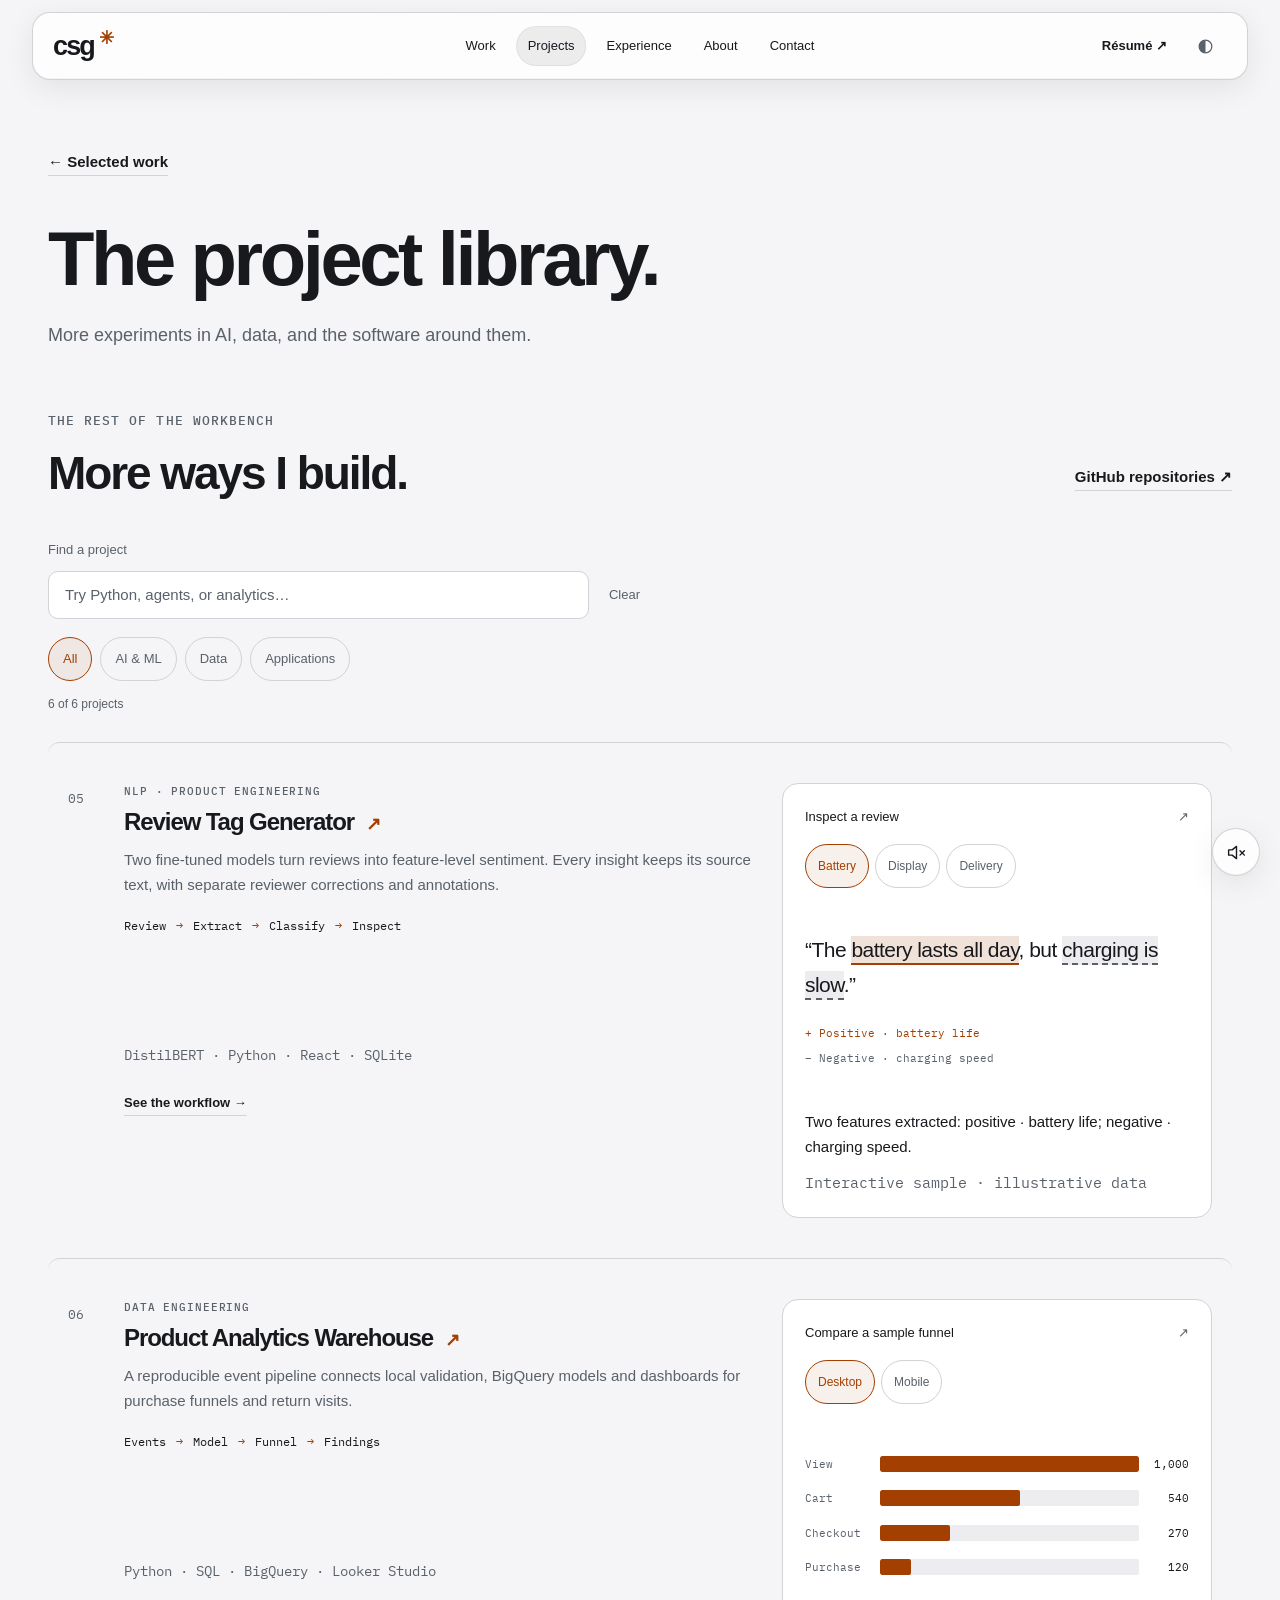
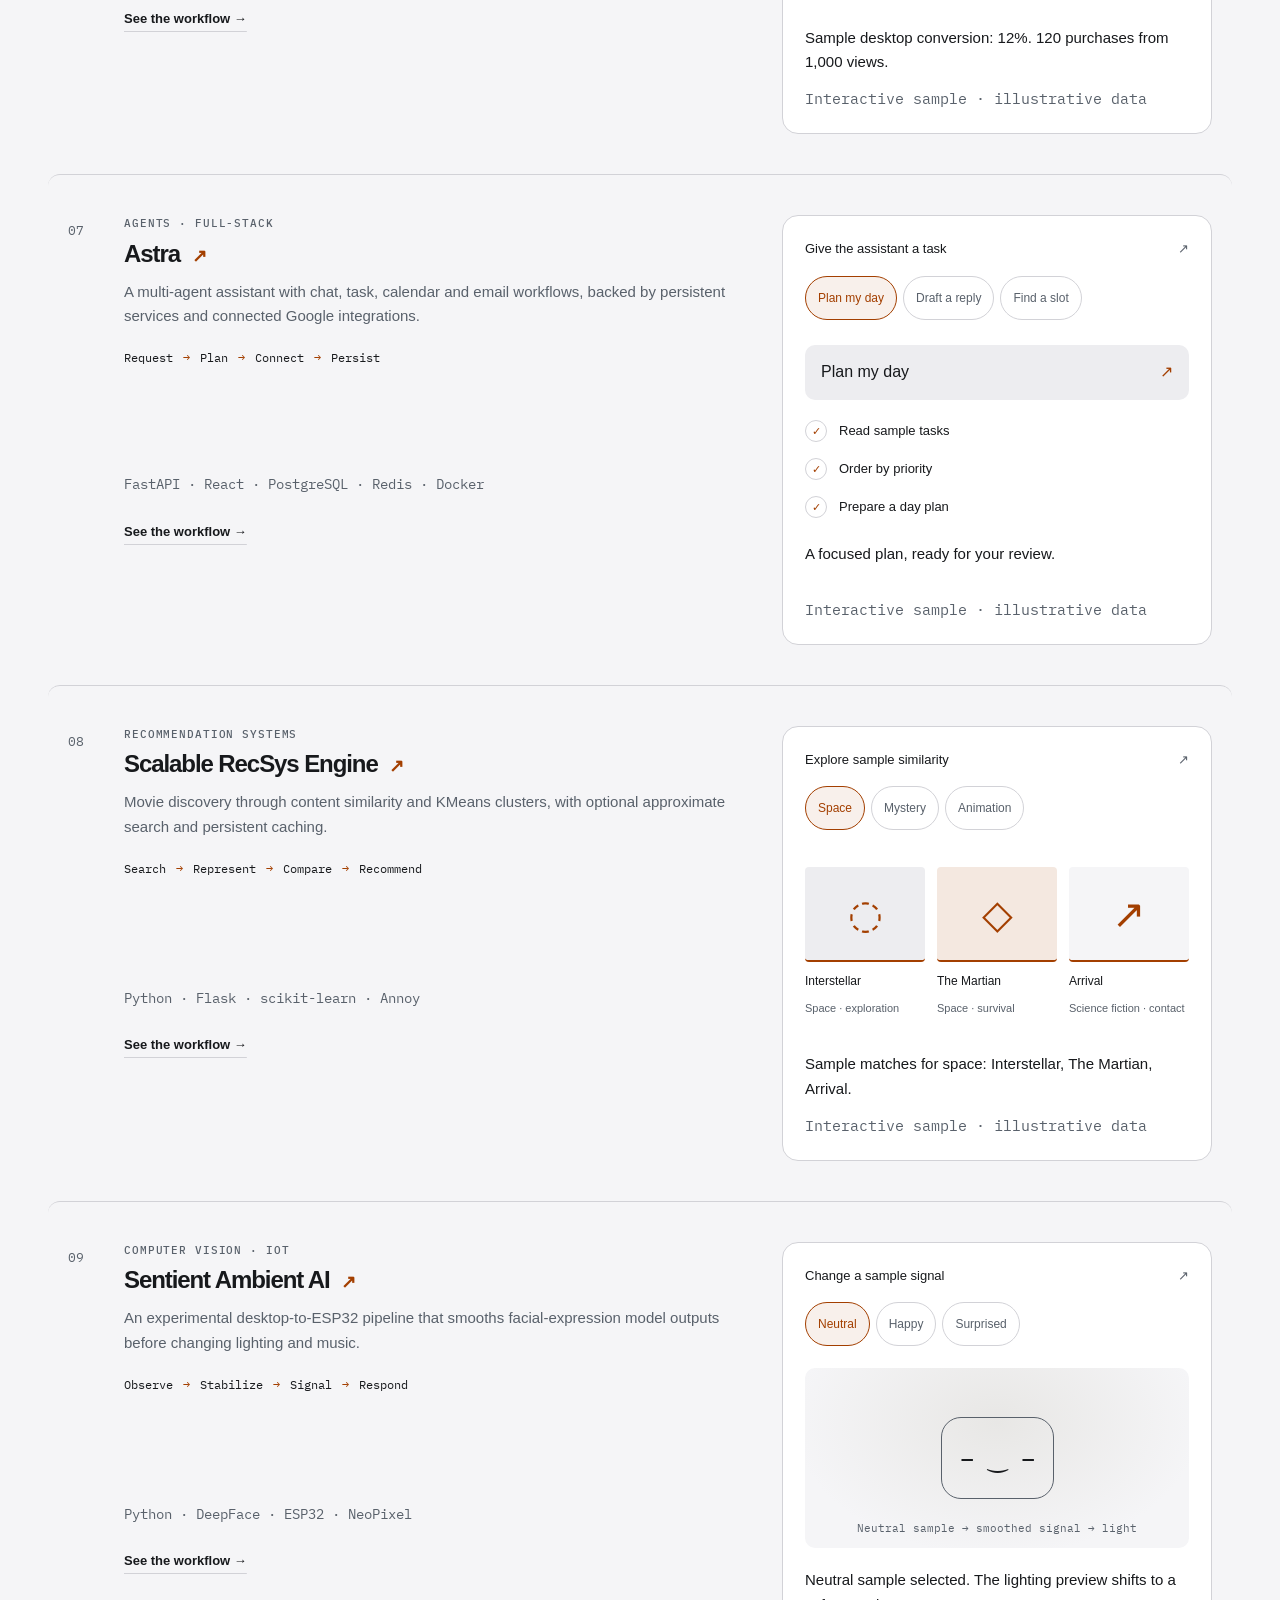
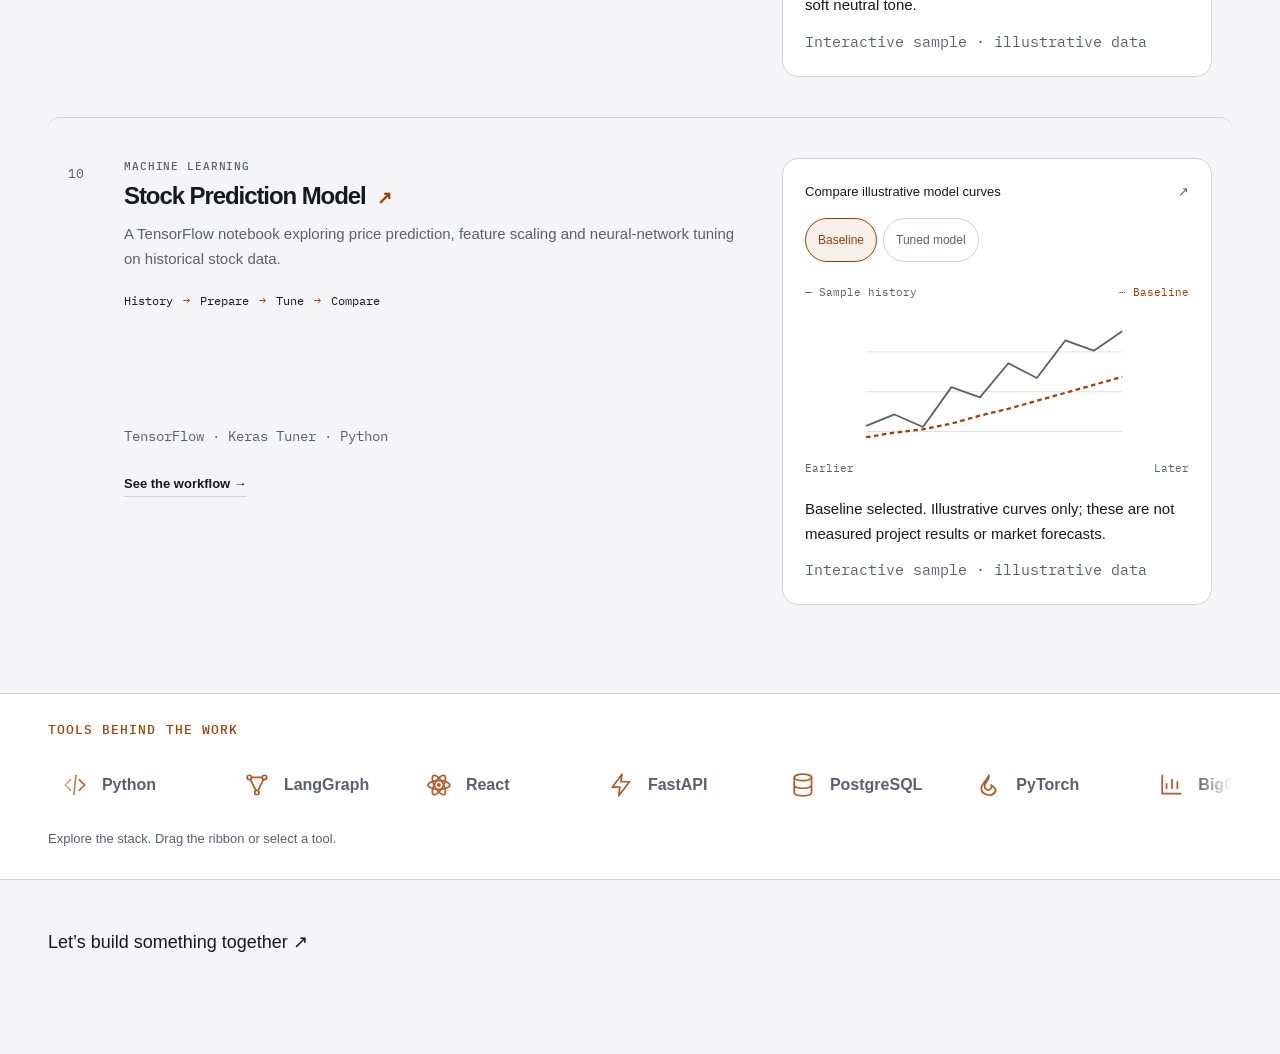
==== projects.html @ fa6f5969 "Polish portfolio interactions and compact mobile project discovery" ====
<!DOCTYPE html>
<html lang="en"><head><meta charset="UTF-8"><meta name="viewport" content="width=device-width, initial-scale=1"><meta name="theme-color" content="#111214"><title>Project Library — Cyril Sabu George</title><meta name="description" content="Applied AI, retrieval, computer vision and the software around them. Explore Cyril’s projects through interactive workflow examples and documented results."><link rel="icon" href="assets/favicon.svg" type="image/svg+xml"><link rel="preconnect" href="https://fonts.googleapis.com"><link rel="preconnect" href="https://fonts.gstatic.com" crossorigin><link href="https://fonts.googleapis.com/css2?family=Manrope:wght@400;500;600;700;800&family=IBM+Plex+Mono:wght@400;500&display=swap" rel="stylesheet"><link rel="stylesheet" href="portfolio-motion.css?v=20261108-polish"><link rel="stylesheet" href="project-studies.css?v=20261108-polish"><script src="portfolio-icons.js?v=20261108-icons" defer></script><script src="portfolio-motion.js?v=20261108-polish" defer></script><script src="portfolio-playgrounds.js?v=20261108-polish" defer></script><link rel="stylesheet" href="portfolio-fluid.css?v=20261108-refine"><script src="portfolio-fluid.js?v=20261108-refine" defer></script><script src="portfolio-audio.js?v=20261108-compact" defer></script><link rel="stylesheet" href="project-previews.css?v=20261108-library-compact"><script src="site-interactions.js?v=20261108-motion-v3" defer></script><script src="project-labs.js?v=20261108-interactive" defer></script></head>
<body class="library-page"><a class="skip-link" href="#main">Skip to content</a><header class="header wrap"><a class="brand" href="index.html#top" aria-label="Cyril Sabu George home">csg<span aria-hidden="true">✳</span></a><nav aria-label="Primary navigation"><a href="index.html#work">Work</a><a class="secondary-nav" href="projects.html">Projects</a><a class="secondary-nav" href="index.html#experience">Experience</a><a class="secondary-nav" href="index.html#about">About</a><a class="secondary-nav" href="index.html#contact">Contact</a></nav><div class="header-actions"><a class="header-resume" href="assets/Cyril_Sabu_George_Resume.pdf" target="_blank" rel="noreferrer">Résumé ↗</a><label class="theme-control"><span class="sr-only">Color appearance</span><select name="appearance" aria-label="Color appearance"><option value="dark">Dark</option><option value="light">Light</option><option value="system">System</option></select></label><details class="mobile-menu"><summary>Menu</summary><nav aria-label="Additional navigation"><a href="projects.html">Project library</a><a href="index.html#experience">Experience</a><a href="index.html#about">About</a><a href="index.html#contact">Contact</a></nav></details></div></header><main id="main" class="wrap"><div class="library-heading"><a class="text-link" href="index.html#work">← Selected work</a><h1>The project library.</h1><p>More experiments in AI, data, and the software around them.</p></div><div class="project-library" id="all-projects"><div class="section-head"><div><p class="eyebrow">THE REST OF THE WORKBENCH</p><h2>More ways I build.</h2></div><a class="text-link" href="https://github.com/sudo8phoenix?tab=repositories" target="_blank" rel="noreferrer">GitHub repositories ↗</a></div><article class="library-row"><span class="library-number">05</span><div><p class="eyebrow">NLP · Product engineering</p><h3><a href="projects/review-tag-generator.html">Review Tag Generator <span aria-hidden="true">↗</span></a></h3><p>Two fine-tuned models turn reviews into feature-level sentiment. Every insight keeps its source text, with separate reviewer corrections and annotations.</p><p class="mini-flow">Review <span aria-hidden="true">→</span> Extract <span aria-hidden="true">→</span> Classify <span aria-hidden="true">→</span> Inspect</p></div><div class="library-meta"><p class="tech">DistilBERT · Python · React · SQLite</p><a class="text-link" href="projects/review-tag-generator.html">See the workflow →</a></div></article><article class="library-row"><span class="library-number">06</span><div><p class="eyebrow">Data engineering</p><h3><a href="projects/product-analytics-warehouse.html">Product Analytics Warehouse <span aria-hidden="true">↗</span></a></h3><p>A reproducible event pipeline connects local validation, BigQuery models and dashboards for purchase funnels and return visits.</p><p class="mini-flow">Events <span aria-hidden="true">→</span> Model <span aria-hidden="true">→</span> Funnel <span aria-hidden="true">→</span> Findings</p></div><div class="library-meta"><p class="tech">Python · SQL · BigQuery · Looker Studio</p><a class="text-link" href="projects/product-analytics-warehouse.html">See the workflow →</a></div></article><article class="library-row"><span class="library-number">07</span><div><p class="eyebrow">Agents · Full-stack</p><h3><a href="projects/astra.html">Astra <span aria-hidden="true">↗</span></a></h3><p>A multi-agent assistant with chat, task, calendar and email workflows, backed by persistent services and connected Google integrations.</p><p class="mini-flow">Request <span aria-hidden="true">→</span> Plan <span aria-hidden="true">→</span> Connect <span aria-hidden="true">→</span> Persist</p></div><div class="library-meta"><p class="tech">FastAPI · React · PostgreSQL · Redis · Docker</p><a class="text-link" href="projects/astra.html">See the workflow →</a></div></article><article class="library-row"><span class="library-number">08</span><div><p class="eyebrow">Recommendation systems</p><h3><a href="projects/recsys-engine.html">Scalable RecSys Engine <span aria-hidden="true">↗</span></a></h3><p>Movie discovery through content similarity and KMeans clusters, with optional approximate search and persistent caching.</p><p class="mini-flow">Search <span aria-hidden="true">→</span> Represent <span aria-hidden="true">→</span> Compare <span aria-hidden="true">→</span> Recommend</p></div><div class="library-meta"><p class="tech">Python · Flask · scikit-learn · Annoy</p><a class="text-link" href="projects/recsys-engine.html">See the workflow →</a></div></article><article class="library-row"><span class="library-number">09</span><div><p class="eyebrow">Computer vision · IoT</p><h3><a href="projects/sentient-ambient-ai.html">Sentient Ambient AI <span aria-hidden="true">↗</span></a></h3><p>An experimental desktop-to-ESP32 pipeline that smooths facial-expression model outputs before changing lighting and music.</p><p class="mini-flow">Observe <span aria-hidden="true">→</span> Stabilize <span aria-hidden="true">→</span> Signal <span aria-hidden="true">→</span> Respond</p></div><div class="library-meta"><p class="tech">Python · DeepFace · ESP32 · NeoPixel</p><a class="text-link" href="projects/sentient-ambient-ai.html">See the workflow →</a></div></article><article class="library-row"><span class="library-number">10</span><div><p class="eyebrow">Machine learning</p><h3><a href="projects/stock-prediction.html">Stock Prediction Model <span aria-hidden="true">↗</span></a></h3><p>A TensorFlow notebook exploring price prediction, feature scaling and neural-network tuning on historical stock data.</p><p class="mini-flow">History <span aria-hidden="true">→</span> Prepare <span aria-hidden="true">→</span> Tune <span aria-hidden="true">→</span> Compare</p></div><div class="library-meta"><p class="tech">TensorFlow · Keras Tuner · Python</p><a class="text-link" href="projects/stock-prediction.html">See the workflow →</a></div></article></div></main><section id="tools" class="tool-strip" aria-label="Tools used across these projects"><div class="wrap"><div class="tool-heading"><p class="eyebrow">TOOLS BEHIND THE WORK</p></div><div class="tool-viewport" tabindex="0" role="region" aria-label="Draggable tools. Use left and right arrow keys to explore."><div class="tool-track"><ul class="tool-group"><li><button type="button" class="tool-chip"><span aria-hidden="true" data-icon="code"></span> Python</button></li><li><button type="button" class="tool-chip"><span aria-hidden="true" data-icon="nodes"></span> LangGraph</button></li><li><button type="button" class="tool-chip"><span aria-hidden="true" data-icon="atom"></span> React</button></li><li><button type="button" class="tool-chip"><span aria-hidden="true" data-icon="bolt"></span> FastAPI</button></li><li><button type="button" class="tool-chip"><span aria-hidden="true" data-icon="database"></span> PostgreSQL</button></li><li><button type="button" class="tool-chip"><span aria-hidden="true" data-icon="flame"></span> PyTorch</button></li><li><button type="button" class="tool-chip"><span aria-hidden="true" data-icon="chart"></span> BigQuery</button></li><li><button type="button" class="tool-chip"><span aria-hidden="true" data-icon="boxes"></span> Docker</button></li></ul></div></div><p class="tool-detail" aria-live="polite">Explore the stack. Drag the ribbon or select a tool.</p></div></section><footer class="wrap library-footer"><a href="index.html#contact">Let’s build something together ↗</a></footer></body></html>
---- portfolio-motion.css ----
/* Charcoal / orange. Semantic tokens also power the optional light appearance. */
:root{color-scheme:dark;--paper:#111214;--surface:#1b1d21;--ink:#f3f3f0;--muted:#a8adb5;--accent:#ff8a3d;--blue:var(--accent);--line:#36393e;--accent-ink:#111214;--soft:#25282d;--mono:'IBM Plex Mono',monospace;--sans:'Manrope',sans-serif}
:root[data-theme=light]{color-scheme:light;--paper:#f7f7f4;--surface:#fff;--ink:#17191c;--muted:#59616b;--accent:#a33f00;--line:#c9cdd1;--accent-ink:#fff;--soft:#eceeea}
@media(prefers-color-scheme:light){:root[data-theme=system]{color-scheme:light;--paper:#f7f7f4;--surface:#fff;--ink:#17191c;--muted:#59616b;--accent:#a33f00;--line:#c9cdd1;--accent-ink:#fff;--soft:#eceeea}}
*{box-sizing:border-box}html{scroll-behavior:smooth;scroll-padding-top:24px}body{margin:0;background:var(--paper);color:var(--ink);font:18px/1.65 var(--sans);-webkit-font-smoothing:antialiased}h1,h2,h3,p{margin:0}h1,h2,h3{line-height:1.12;letter-spacing:-.045em}h2{font-size:clamp(32px,3.6vw,46px);font-weight:600}h3{font-size:30px;font-weight:600}p{color:var(--muted)}a{color:inherit;text-decoration:none}button,select,summary{font:inherit}button,select{color:var(--ink)}button,a,summary,select{-webkit-tap-highlight-color:transparent}button{cursor:pointer}button:disabled{cursor:default}a,button,select,summary{touch-action:manipulation}a:hover{color:var(--accent)}a:focus-visible,button:focus-visible,summary:focus-visible,select:focus-visible{outline:2px solid var(--accent);outline-offset:5px;border-radius:3px}::selection{color:var(--accent-ink);background:var(--accent)}[hidden]{display:none!important}.wrap{max-width:1340px;margin-inline:auto;padding-inline:48px}.sr-only{position:absolute;width:1px;height:1px;padding:0;margin:-1px;overflow:hidden;clip:rect(0,0,0,0);white-space:nowrap;border:0}.skip-link{position:fixed;z-index:20;top:12px;left:12px;transform:translateY(-180%);background:var(--accent);color:var(--accent-ink);padding:12px 24px}.skip-link:focus{transform:none}.eyebrow{font:500 13px/1.6 var(--mono);letter-spacing:.08em;text-transform:uppercase;color:var(--muted)}.text-link,.resume-link{font-size:15px;font-weight:600;display:inline-flex;align-items:center;min-height:44px;gap:24px;text-decoration:underline;text-decoration-color:var(--line);text-underline-offset:8px}.text-link:hover,.resume-link:hover{text-decoration-color:var(--accent)}
.header{min-height:100px;display:flex;align-items:center;gap:36px;border-bottom:1px solid var(--line)}.brand{display:flex;align-items:flex-start;gap:5px;font-size:34px;font-weight:800;letter-spacing:-.09em;line-height:1;min-height:44px;padding-top:4px}.brand span{color:var(--accent);font-size:22px;letter-spacing:0}.header>nav{display:flex;gap:28px;margin-left:auto}.header nav a{font-size:14px;min-height:44px;display:inline-flex;align-items:center}.header-actions{display:flex;align-items:center;gap:24px}.header-resume{font-size:14px;font-weight:700;display:inline-flex;align-items:center;min-height:44px}.theme-control select{font:13px var(--mono);background:var(--paper);border:1px solid var(--line);border-radius:6px;min-height:44px;padding:0 8px;cursor:pointer;max-width:92px}.mobile-menu{display:none}
.hero{padding-top:36px}.hero-top{display:flex;justify-content:space-between;align-items:center;gap:24px}.hero-top .eyebrow{display:flex;align-items:center;gap:12px}.accent-dot{width:7px;height:7px;border-radius:50%;background:var(--accent);flex-shrink:0}.location{font-size:13px}.hero-grid{display:grid;grid-template-columns:1.15fr 1fr;gap:64px;align-items:center;padding-block:48px 40px}.hero h1{font-size:clamp(68px,7.2vw,100px);font-weight:600;line-height:.98;letter-spacing:-.075em}.hero h1>span{display:block;font-size:.72em;margin-top:8px;letter-spacing:-.06em;white-space:nowrap}.name-period{color:var(--accent)}.hero-statement{font-size:clamp(26px,2.8vw,36px);font-weight:500;letter-spacing:-.035em;line-height:1.2;color:var(--ink);margin-top:32px}.hero-description{font-size:17px;max-width:430px;margin-top:20px;line-height:1.7}.actions{display:flex;align-items:center;flex-wrap:wrap;gap:24px;margin-top:28px}.button{display:inline-flex;align-items:center;justify-content:center;gap:32px;padding:14px 22px;background:var(--accent);color:var(--accent-ink);border:1px solid var(--accent);border-radius:6px;font-size:15px;font-weight:700;min-height:50px;transition:transform .18s,filter .18s}.button:hover{color:var(--accent-ink);filter:brightness(1.08);transform:translateY(-2px)}.hero-demo{min-width:0}.demo-caption{display:flex;justify-content:space-between;align-items:center;margin-bottom:18px}.demo-caption>span:last-child{color:var(--accent);font-size:26px}.demo-footnote{font-size:14px;line-height:1.65;margin:18px 0 0 18px;padding-left:16px;border-left:2px solid var(--accent)}.hero-footer{display:flex;justify-content:space-between;gap:24px;border-bottom:1px solid var(--line);padding:22px 0}.hero-footer p{font-size:13px}.hero-footer a{font:12px var(--mono);display:flex;align-items:center;min-height:32px;white-space:nowrap}.proof{display:grid;grid-template-columns:1fr 1fr 1fr;padding-block:32px 8px;gap:32px}.proof>div{display:flex;flex-direction:column;gap:8px}.proof>div+div{border-left:1px solid var(--line);padding-left:32px}.proof span{font-size:13px;color:var(--muted)}.proof strong{font-size:23px;font-weight:500;letter-spacing:-.03em}.proof strong span{font-size:14px}
.work,.about{padding-top:104px;padding-bottom:88px}.section-head{display:flex;justify-content:space-between;align-items:flex-end;gap:40px;margin-bottom:48px}.section-head h2{margin-top:16px}.section-intro{font-size:16px;line-height:1.75;max-width:350px}.project{display:grid;grid-template-columns:1.15fr 1fr;gap:64px;align-items:center;padding-block:48px 64px;border-bottom:1px solid var(--line)}.project+.project{padding-top:64px}.project-copy{min-width:0}.project-copy h3{margin:12px 0 14px;font-size:34px}.project-headline{font-size:21px;line-height:1.4;color:var(--ink);letter-spacing:-.025em;margin-bottom:16px}.project-copy>p:not(.eyebrow):not(.tech):not(.project-headline):not(.project-note){font-size:16px}.project-note{border-left:2px solid var(--accent);padding-left:14px;margin-top:24px;font-weight:600;color:var(--ink);font-size:18px;line-height:1.4}.project-note span{font-weight:400;font-size:14px;display:block;margin-top:4px;color:var(--muted)}.tech{font:12px/1.9 var(--mono);color:var(--muted);margin-top:20px}.project-library{padding-top:88px}.project-library .section-head{margin-bottom:32px}.library-row{display:grid;grid-template-columns:36px 1fr 230px;gap:24px;padding-block:30px;border-top:1px solid var(--line)}.library-number{font:13px var(--mono);padding-top:7px;color:var(--muted)}.library-row h3{font-size:24px;margin:8px 0 12px}.library-row h3 a span{font-size:18px;color:var(--accent);margin-left:6px}.library-row p:not(.eyebrow):not(.mini-flow):not(.tech){font-size:15px;max-width:650px}.library-row .eyebrow{font-size:11px}.mini-flow{display:flex;flex-wrap:wrap;gap:10px;font:12px/1.8 var(--mono);margin-top:18px;color:var(--ink)}.mini-flow span{color:var(--accent)}.library-meta{padding-left:20px;display:flex;flex-direction:column;justify-content:center;align-items:flex-start;gap:12px}.library-meta .tech{margin:0}.library-meta .text-link{font-size:13px}.tool-strip{border-block:1px solid var(--line);background:var(--surface);padding-block:32px}.tool-strip ul{list-style:none;padding:0;display:flex;flex-wrap:wrap;justify-content:space-between;gap:24px;margin:24px 0 0;color:var(--muted)}.tool-strip li{display:flex;gap:12px;align-items:center;font-size:15px;font-weight:600}.tool-strip li span{font-size:26px;line-height:1;opacity:.85}
/* Workflow controls keep every stage readable without scripting. */
.workflow{border:1px solid var(--line);background:var(--surface);border-radius:12px;overflow:hidden;min-width:0}.workflow-top{display:flex;justify-content:space-between;align-items:center;gap:16px;padding:20px 24px;border-bottom:1px solid var(--line)}.workflow-name{font:500 13px var(--mono);color:var(--ink)}.example-label{font:11px/1.5 var(--mono);color:var(--muted);text-align:right}.workflow-body{padding:24px;display:grid;grid-template-columns:1fr;gap:24px}.workflow-steps{list-style:none;padding:0;margin:0;display:flex;gap:8px;flex-wrap:wrap}.workflow-steps li{flex:1;min-width:70px}.workflow-steps button{display:flex;align-items:center;gap:6px;width:100%;border:0;border-bottom:2px solid var(--line);background:transparent;padding:12px 0;font:12px var(--mono);text-align:left;min-height:44px;color:var(--muted)}.workflow-steps button:hover{color:var(--ink);border-color:var(--muted)}.workflow-steps button[aria-current=step]{color:var(--accent);border-color:var(--accent)}.step-index{font-size:10px}.step-arrow{display:none}.workflow-panel{padding-block:10px;min-height:185px}.workflow-panel+.workflow-panel{border-top:1px solid var(--line)}.workflow.enhanced .workflow-panel{border-top:0}.panel-label{font:11px/1.6 var(--mono);text-transform:uppercase;letter-spacing:.055em}.artifact{font:500 26px/1.45 var(--sans);color:var(--ink);letter-spacing:-.035em;margin:20px 0;padding-left:16px;border-left:3px solid var(--accent);overflow-wrap:anywhere}.panel-description{font-size:14px;line-height:1.65;max-width:42ch}.workflow-bottom{display:flex;justify-content:space-between;gap:12px;align-items:center;border-top:1px solid var(--line);padding:12px 18px}.workflow-status{font:11px/1.6 var(--mono);max-width:45%}.workflow-bottom>div{display:flex;gap:8px}.workflow-bottom button{min-height:44px;border:1px solid var(--line);border-radius:5px;background:transparent;font-size:12px;padding:8px 12px;transition:background .15s}.workflow-bottom .workflow-next{color:var(--accent);display:flex;gap:16px;align-items:center}.workflow-bottom .workflow-prev{min-width:44px}.workflow-bottom button:hover:not(:disabled){background:var(--soft)}.workflow-bottom button:disabled{opacity:.35}.workflow-compact .workflow-body{grid-template-columns:125px 1fr;gap:24px;padding:24px}.workflow-compact .workflow-steps{flex-direction:column;gap:0}.workflow-compact .workflow-steps li{flex:auto}.workflow-compact .workflow-steps button{border:0;border-left:2px solid var(--line);padding:10px;font-size:13px;min-height:48px}.workflow-compact .workflow-steps button[aria-current=step]{border-color:var(--accent);background:var(--soft)}.workflow-compact .workflow-panel{min-height:224px;padding-top:6px}.workflow-compact .artifact{font-size:23px;border:0;padding:0;margin-block:18px}.workflow-compact .panel-description{font-size:13px}.workflow.enhanced .workflow-panel:not([hidden]){animation:panel-enter .22s ease-out}@keyframes panel-enter{from{opacity:.35;transform:translateY(5px)}to{opacity:1;transform:translateY(0)}}
.experience{padding-block:88px;background:var(--surface);border-bottom:1px solid var(--line)}.experience-grid{display:grid;grid-template-columns:1fr 1.3fr;gap:88px}.experience h2{margin:16px 0 24px}.timeline article{padding-bottom:36px}.timeline article+article{border-top:1px solid var(--line);padding-top:36px}.timeline article:last-child{padding-bottom:0}.role-meta{display:flex;justify-content:space-between;font:12px var(--mono);color:var(--muted);gap:16px;margin-bottom:20px}.timeline h3{font-size:28px}.role{color:var(--accent);font-size:15px;margin:8px 0 18px}.timeline p:not(.role):not(.tech){font-size:16px}.background-layout{display:grid;grid-template-columns:1fr 1.35fr;gap:80px}.background-bio>p{font-size:16px;max-width:380px}.background-bio .bio-intro{font-size:30px;line-height:1.3;letter-spacing:-.035em;color:var(--ink);margin-bottom:20px}.education-note,.leadership-note{margin-top:32px}.education-note h3{font-size:22px;margin-block:10px}.education-note p,.leadership-note p{font-size:15px;line-height:1.8}.leadership-note p{margin-top:10px}.skills-layout{display:grid;grid-template-columns:1fr 1fr;gap:36px}.skill-group{border-top:1px solid var(--line);padding-top:20px}.skill-number{font:12px var(--mono);color:var(--accent);margin-bottom:14px}.skill-group h3{font-size:22px;margin-bottom:18px}.skill-tags{padding:0;margin:0;list-style:none;display:flex;flex-wrap:wrap;gap:8px}.skill-tags li{border:1px solid var(--line);border-radius:4px;padding:6px 10px;font-size:13px;color:var(--muted)}.qualification-strip{margin-top:64px;padding-top:28px;border-top:1px solid var(--line);display:grid;grid-template-columns:1fr 1fr 1fr 1fr;gap:24px}.qualification-strip p:not(.eyebrow){font-size:14px;color:var(--ink)}.qualification-strip span{display:block;font-size:12px;line-height:1.8;color:var(--muted);margin-top:8px}.contact{padding-top:72px;border-top:1px solid var(--line)}.contact-grid{display:grid;grid-template-columns:1fr 1fr;gap:80px;margin-top:24px}.contact h2{font-size:clamp(36px,4.5vw,60px)}.contact-grid p{font-size:16px;max-width:430px}.email{font-size:clamp(18px,2.3vw,28px);color:var(--accent);display:inline-block;padding-block:14px;overflow-wrap:anywhere}.socials{display:flex;flex-wrap:wrap;gap:24px}.socials a{font-size:14px;display:inline-flex;align-items:center;min-height:44px}.contact footer{display:flex;justify-content:space-between;gap:24px;padding-block:28px;margin-top:64px;border-top:1px solid var(--line);color:var(--muted);font-size:12px}.contact footer a{min-height:44px;display:flex;align-items:center}
@media(min-width:1440px){.hero-grid{padding-top:56px;padding-bottom:48px}.hero h1{font-size:110px}}
@media(max-width:1100px){.wrap{padding-inline:32px}.header{gap:24px}.header>nav{gap:20px}.header-actions{gap:16px}.hero-grid{gap:36px;grid-template-columns:1fr 1fr}.hero h1{font-size:78px}.hero h1>span{font-size:.68em}.workflow-compact .workflow-body{padding:20px;gap:16px;grid-template-columns:108px 1fr}.workflow-compact .artifact{font-size:21px}.project{gap:36px}.experience-grid,.background-layout{gap:48px}.library-row{grid-template-columns:28px 1fr 190px}.library-meta{padding-left:0}}
@media(max-width:850px){.header .secondary-nav{display:none}.header>nav{margin-left:auto}.hero-grid{grid-template-columns:1fr;gap:36px}.hero-copy{max-width:620px}.hero h1{font-size:clamp(68px,12vw,100px)}.hero h1>span{font-size:.72em}.hero-demo{max-width:600px;width:100%}.hero-statement br{display:none}.hero-description{max-width:520px}.hero-grid{padding-top:36px}.hero-top{align-items:flex-start}.hero-top .location{display:none}.workflow-compact .workflow-body{grid-template-columns:140px 1fr}.workflow-compact .workflow-panel{min-height:190px}.mobile-menu{display:block;position:relative}.mobile-menu summary{font-size:14px;min-height:44px;display:flex;align-items:center;cursor:pointer;list-style:none}.mobile-menu summary::-webkit-details-marker{display:none}.mobile-menu summary::after{content:'+';margin-left:8px;color:var(--accent)}.mobile-menu[open] summary::after{content:'−'}.mobile-menu nav{position:absolute;right:0;top:52px;min-width:190px;background:var(--surface);border:1px solid var(--line);border-radius:8px;z-index:10;padding:12px 20px;display:flex;flex-direction:column;box-shadow:0 12px 30px #0002}.section-head{gap:24px;align-items:flex-start}.section-head .section-intro{max-width:250px}.project{grid-template-columns:1fr;gap:28px;max-width:660px;margin-inline:auto}.project-copy h3{font-size:32px}.project .workflow-body{min-height:260px}.library-row{grid-template-columns:28px 1fr}.library-meta{grid-column:2;flex-direction:row;align-items:center;justify-content:space-between;gap:24px}.experience-grid,.background-layout{grid-template-columns:1fr;gap:40px}.experience .section-intro{max-width:560px}.background-bio>p{max-width:580px}.qualification-strip{grid-template-columns:1fr 1fr}.contact-grid{gap:40px}.proof{gap:20px}.proof>div+div{padding-left:20px}.proof strong{font-size:19px}.proof strong span{display:block}.work,.about{padding-top:72px;padding-bottom:64px}}
@media(max-width:540px){body{font-size:17px}.wrap{padding-inline:20px}.header{min-height:80px;gap:14px}.brand{font-size:30px}.brand span{font-size:18px}.header>nav{margin-left:auto;gap:0}.header-actions{gap:14px}.header-resume{font-size:12px}.header nav a{font-size:13px}.theme-control{position:absolute;right:20px;top:97px}.theme-control select{min-height:36px;font-size:11px;max-width:80px}.hero{padding-top:24px}.hero-top{padding-right:85px;min-height:36px}.hero-top .eyebrow{font-size:10px;letter-spacing:.05em;gap:8px}.hero-grid{padding-block:28px;gap:32px}.hero h1{font-size:clamp(58px,16vw,82px)}.hero h1>span{font-size:.69em}.hero-statement{font-size:28px;margin-top:28px;max-width:300px}.hero-description{font-size:16px;margin-top:16px}.actions{gap:16px;margin-top:24px}.button{font-size:14px;padding:12px 16px;gap:20px}.resume-link{font-size:13px}.demo-caption .eyebrow{font-size:11px}.workflow-top{padding:16px;gap:12px}.workflow-name{font-size:12px}.example-label{font-size:10px}.workflow-body{padding:18px;gap:16px}.workflow-compact .workflow-body{grid-template-columns:95px 1fr;gap:14px;padding:18px 14px}.workflow-compact .workflow-steps button{font-size:11px;padding-inline:6px;gap:6px}.workflow-compact .workflow-panel{min-height:224px}.workflow-compact .artifact{font-size:20px}.workflow-compact .panel-label{font-size:10px}.workflow-compact .panel-description{font-size:12px}.workflow-bottom{padding:10px 12px;gap:8px}.workflow-bottom button{padding:8px 10px}.workflow-bottom .workflow-next{gap:10px;font-size:11px}.workflow-status{font-size:10px}.artifact{font-size:24px}.workflow-steps{gap:4px}.workflow-steps li{min-width:50px}.workflow-steps button{font-size:11px;gap:4px}.step-index{font-size:9px}.hero-footer{flex-direction:column;gap:4px;padding-block:18px}.hero-footer p{font-size:12px}.hero-footer a{font-size:10px}.proof{gap:16px;grid-template-columns:1fr 1fr;padding-top:24px}.proof>div+div{padding-left:0;border:0}.proof>div:last-child{grid-column:1/-1;border-top:1px solid var(--line);padding-top:16px;flex-direction:row;justify-content:space-between;align-items:center}.proof strong span{display:inline;font-size:12px}.proof span{font-size:11px}.proof strong{font-size:18px}.section-head{flex-direction:column;gap:20px;margin-bottom:16px}.section-head h2{font-size:32px}.section-head .section-intro{max-width:none}.section-head .section-intro br{display:none}.project{padding-block:32px 48px}.project+.project{padding-top:48px}.project-copy h3{font-size:30px}.project-headline{font-size:20px}.project-library{padding-top:56px}.library-row{gap:14px;grid-template-columns:22px 1fr;padding-block:24px}.library-row h3{font-size:22px}.library-meta{flex-direction:column;align-items:flex-start;gap:4px}.library-row .mini-flow{font-size:11px;gap:6px}.tool-strip ul{display:grid;grid-template-columns:1fr 1fr;gap:20px}.tool-strip li{font-size:14px}.experience{padding-block:56px}.skills-layout{gap:24px 18px}.skill-group h3{font-size:19px}.skill-tags li{font-size:12px;padding:4px 7px}.qualification-strip{grid-template-columns:1fr;gap:24px;margin-top:40px}.contact{padding-top:48px}.contact-grid{grid-template-columns:1fr;gap:28px}.contact footer{margin-top:40px;flex-direction:column;gap:8px}.case-page .theme-control{position:static}.case-page .header-resume{display:none}.case-page .header{gap:16px}.case-page .header-actions{gap:12px}.case-page .header>nav{margin-left:auto}}
@media(prefers-reduced-motion:reduce){html{scroll-behavior:auto}*,*::before,*::after{animation:none!important;transition:none!important}.button:hover{transform:none}}
@media(prefers-contrast:more){:root{--line:var(--muted)}.eyebrow,.tech,.panel-label{color:var(--ink)}}
/* Avoid native browser button chrome overriding the color system. */
button,select{-webkit-appearance:none;appearance:none}
.theme-control select{padding-inline:10px}
.workflow.enhanced .workflow-panel:not([hidden]){animation:none}
.workflow-name,.panel-label,.example-label,.workflow-status,.workflow-steps button,.workflow-bottom button{font-size:13px}
.tech,.location,.hero-footer p,.role-meta,.source-path{font-size:14px}
@media(max-width:540px){.workflow-name,.example-label,.panel-label,.workflow-status{font-size:12px}.workflow-steps button,.workflow-bottom button{font-size:12px}.workflow-compact .workflow-steps button{font-size:12px}.workflow-compact .panel-label,.workflow-compact .panel-description{font-size:12px}.workflow-compact .workflow-body{grid-template-columns:96px 1fr}.workflow-status{max-width:43%}.hero-footer p{font-size:12px}.tech{font-size:12px}}
/* Refined product presentation: quiet chrome, tactile project demonstrations. */
:root{--sans:-apple-system,BlinkMacSystemFont,'Helvetica Neue',Arial,sans-serif;--paper:#101113;--surface:#191b1f;--soft:#24262b;--line:#34363b}
:root[data-theme=light]{--paper:#f5f5f7;--surface:#fff;--soft:#ededf0;--line:#d2d2d7}
@media(prefers-color-scheme:light){:root[data-theme=system]{--paper:#f5f5f7;--surface:#fff;--soft:#ededf0;--line:#d2d2d7}}
.header{min-height:80px;border-bottom:0}.brand{font-size:28px;letter-spacing:-.07em}.brand span{font-size:18px}.header nav a{font-size:13px}.header>nav{gap:24px}.theme-control select{border-radius:24px;background:var(--surface)}
.hero{padding-top:48px}.hero-grid{padding-block:48px 64px;gap:60px}.hero h1{font-size:clamp(64px,7.4vw,106px);letter-spacing:-.065em;font-weight:650}.hero h1>span{font-size:.66em;line-height:1.15}.hero-statement{letter-spacing:-.04em;font-weight:550}.hero-description{line-height:1.6}.button{border-radius:999px;transition:transform .2s,filter .2s}.button:hover{transform:translateY(-2px);filter:brightness(1.1)}.hero-footer{border-top:1px solid var(--line)}
.proof{padding-block:32px}.work{padding-top:100px}.section-head h2{font-weight:600;letter-spacing:-.045em}.project{padding-block:64px;gap:64px;align-items:center}.project-copy h3{font-size:42px;letter-spacing:-.045em}.project-copy .eyebrow{font:500 12px var(--sans);text-transform:none;letter-spacing:.01em}.project-note{border:0;padding:16px 0;font-size:30px}.project-note span{font-size:14px}.project-headline{font-weight:500;line-height:1.35}.project-links{gap:24px}.project-copy .case-study-link{border-radius:99px;background:var(--accent);color:var(--accent-ink);padding:8px 20px;text-decoration:none;gap:20px}.project-copy .tech{font-family:var(--sans);font-size:13px}
.workflow{border:1px solid var(--line);border-radius:24px;box-shadow:0 18px 55px #0000000a}.workflow-top{padding:20px 24px}.workflow-name{font-family:var(--sans);font-weight:600;font-size:15px}.example-label{font-family:var(--sans);font-size:12px}.workflow-body{padding:24px;gap:20px}.workflow-steps button{font-family:var(--sans);font-size:13px;border-radius:8px 8px 0 0;justify-content:center}.step-index{display:none}.workflow-panel{min-height:340px}.artifact{font-size:22px;border:0;padding:0;margin:18px 0 8px;letter-spacing:-.025em}.panel-label{font:500 11px/1.5 var(--sans);margin-top:18px}.panel-description{font-size:14px}.workflow-status,.workflow-bottom button{font-family:var(--sans);font-size:12px}.workflow-bottom{padding:14px 20px}.workflow-bottom button{border-radius:99px}.workflow-bottom .workflow-next{background:var(--soft);color:var(--ink);padding-inline:16px}.workflow.enhanced .workflow-panel:not([hidden]){animation:panel-enter .25s ease-out}
.stage-visual{height:218px;border-radius:16px;background:var(--soft);display:flex;position:relative;align-items:center;justify-content:center;overflow:hidden;padding:22px}.invoice-sheet,.report-sheet{width:90%;background:var(--surface);box-shadow:0 12px 24px #0001;padding:22px;border-radius:3px;transform:rotate(-4deg);color:var(--ink)}.invoice-sheet>span:first-child,.report-sheet>span:first-child{display:flex;justify-content:space-between;font:10px var(--mono);letter-spacing:.04em}.invoice-sheet strong{display:block;font-size:24px;letter-spacing:-.05em;line-height:1.15;margin:24px 0 12px}.invoice-sheet i{display:block;height:1px;background:var(--line);margin-bottom:12px}.invoice-sheet em{font:11px var(--mono);font-style:normal;display:block;color:var(--muted)}.visual-stamp{display:inline-block!important;font:9px var(--mono);letter-spacing:.04em;border:1px solid var(--line);border-radius:4px;padding:5px 8px;margin-top:14px;color:var(--accent)}.report-sheet{width:80%;transform:rotate(-3deg)}.report-sheet strong{display:block;font-size:48px;font-weight:600;letter-spacing:-.05em;margin-top:12px}.report-sheet strong small{font-size:15px;font-weight:400;letter-spacing:-.02em}.report-lines{display:flex;gap:5px;flex-direction:column}.report-lines i{height:4px;background:var(--line);width:85%;border-radius:2px}.report-lines i:nth-child(2){width:68%}.report-lines i:nth-child(3){width:75%}.progress-node{position:absolute;right:14px;bottom:18px;width:48px;height:48px;display:grid;place-items:center;border-radius:50%;color:var(--accent-ink);background:var(--accent);font-size:22px;box-shadow:0 5px 20px #0002}
.food-visual{gap:24px;background:#e9eee5}.food{width:74px;height:74px;position:relative;display:grid;place-items:center;font-size:66px;line-height:1;color:#b14732;filter:drop-shadow(0 8px 7px #0002)}.food small{font:11px var(--sans);position:absolute;bottom:-24px;left:50%;transform:translateX(-50%);color:#283a28;border:1px solid #63755a;padding:4px 8px;border-radius:4px;white-space:nowrap}.food.egg{color:#fffdf4;transform:rotate(-14deg)}.food.egg small{transform:translateX(-50%) rotate(14deg)}.food.cheese{color:#d8a447}.scan-line{position:absolute;left:10%;right:10%;height:1px;background:#557645;top:40%;box-shadow:0 0 15px #557645}.meal-symbol{font-size:120px;color:#7f983e}.visual-caption{position:absolute;bottom:18px;text-align:center;font:12px var(--sans);color:var(--muted)}.food-visual .visual-caption{color:#283a28}.voice-orb{height:90px;width:90px;border:1px solid var(--line);background:var(--surface);display:grid;place-items:center;border-radius:50%;font-size:42px;color:var(--accent);position:absolute;top:25px}.waveform{position:absolute;bottom:48px;display:flex;gap:4px;height:46px;align-items:center}.waveform i{height:var(--bar);width:4px;border-radius:4px;background:var(--accent)}
.workflow-compact .workflow-body{display:flex;flex-direction:column;gap:16px}.workflow-compact .workflow-steps{flex-direction:row;gap:4px}.workflow-compact .workflow-steps li{min-width:45px}.workflow-compact .workflow-steps button{border:0;border-bottom:2px solid var(--line);padding:8px 4px;justify-content:center;min-height:44px;font-size:13px}.workflow-compact .workflow-steps button[aria-current=step]{border-color:var(--accent);background:transparent}.workflow-compact .workflow-panel{min-height:310px;padding:0}.workflow-compact .stage-visual{height:180px}.workflow-compact .artifact{font-size:20px;margin:12px 0 6px}.workflow-compact .panel-label{margin-top:14px}.workflow-compact .panel-description{font-size:13px}.workflow-compact .invoice-sheet strong{font-size:20px}.demo-caption{margin-bottom:16px}.demo-footnote{font-size:13px}.demo-caption .eyebrow{font:500 11px var(--sans);letter-spacing:.08em}
.library-invite{display:flex;justify-content:space-between;align-items:center;gap:32px;padding:40px;background:var(--soft);border-radius:24px;margin-top:32px}.library-invite h3{margin-block:10px;font-size:30px}.library-invite p:not(.eyebrow){font-size:15px}.library-invite .button{white-space:nowrap}.library-heading{padding-block:60px 20px}.library-heading h1{font-size:clamp(40px,6vw,76px);margin:32px 0 20px}.library-page .project-library{padding-top:40px}.library-page .library-row{transition:background .2s;padding-inline:20px;border-radius:12px}.library-page .library-row:hover{background:var(--soft)}.library-footer{padding-block:48px}.tool-strip{margin-top:40px}
@media(max-width:1100px){.header{gap:20px}.header>nav{gap:16px}.hero-grid,.project{gap:36px}.hero h1{font-size:78px}.project-copy h3{font-size:36px}}
@media(max-width:850px){.hero-grid{grid-template-columns:1fr}.hero-copy{max-width:680px}.hero-demo{max-width:none}.hero-demo .workflow-compact{max-width:600px}.hero h1{font-size:clamp(60px,11vw,92px)}.hero-demo .workflow-compact .workflow-body{display:grid;grid-template-columns:110px 1fr}.hero-demo .workflow-compact .workflow-steps{flex-direction:column}.project{grid-template-columns:1fr;max-width:660px}.library-invite{align-items:flex-start;flex-direction:column}.header>nav{gap:20px}}
@media(max-width:540px){.header{min-height:76px;gap:12px}.header-actions{gap:12px}.hero{padding-top:24px}.hero-grid{padding-block:24px 36px}.hero h1{font-size:clamp(54px,15vw,80px)}.hero h1>span{font-size:.66em}.hero-statement{font-size:30px}.hero-demo .workflow-compact .workflow-body{display:flex}.hero-demo .workflow-compact .workflow-steps{flex-direction:row}.workflow-compact .workflow-steps button{font-size:12px}.workflow-body{padding:16px}.workflow-top{padding:18px 16px}.workflow-bottom{padding:12px}.workflow-status{max-width:42%}.workflow-panel{min-height:330px}.stage-visual{height:200px;padding:18px}.invoice-sheet strong{font-size:21px}.food-visual{gap:14px}.food{width:64px;font-size:60px}.project{gap:24px;padding-block:40px}.project-copy h3{font-size:34px}.work{padding-top:60px}.library-invite{padding:28px 24px}.library-invite .button{white-space:normal}.library-heading{padding-top:32px}.header .theme-control{top:92px}.report-sheet strong{font-size:40px}.report-sheet strong small{font-size:12px}}
@media(prefers-reduced-motion:reduce){.workflow.enhanced .workflow-panel:not([hidden]){animation:none}.button:hover{transform:none}}
@media(prefers-reduced-transparency:reduce){.header{background:var(--paper)}}
/* Decision-led examples: fewer repeated labels, more direct manipulation. */
.hero-review{border:1px solid var(--line);border-radius:22px;background:var(--surface);padding:28px}.quick-heading{display:flex;justify-content:space-between;align-items:center;gap:16px;font-size:15px;font-weight:600}.quick-source{font-size:13px;margin-top:28px}.hero-review blockquote{font-size:clamp(22px,2.2vw,28px);line-height:1.35;letter-spacing:-.035em;margin:12px 0 24px}.quick-proposal{border-block:1px solid var(--line);padding-block:18px;display:flex;flex-direction:column;gap:8px}.quick-proposal>span{font-size:12px;color:var(--muted)}.quick-proposal strong{font-size:24px;font-weight:550;letter-spacing:-.035em}.quick-proposal strong span{color:var(--muted);font-size:18px}.quick-result{font-size:14px;line-height:1.6;margin-block:18px;min-height:46px}.quick-actions{display:flex;gap:12px;flex-wrap:wrap}.quick-actions button,.choice-actions button,.ingredient-choices button{min-height:44px;border:1px solid var(--line);padding:10px 16px;border-radius:24px;background:var(--soft);color:var(--ink);font:500 14px/1.35 var(--sans);transition:background .18s,transform .18s}.quick-actions button,.choice-actions button:first-child{background:var(--accent);color:var(--accent-ink);border-color:transparent}.quick-actions button:hover,.choice-actions button:hover:not(:disabled),.ingredient-choices button:hover{transform:translateY(-1px);filter:brightness(1.08)}.quick-detail{display:inline-flex;align-items:center;min-height:44px;margin-top:12px;color:var(--muted);font-size:13px}.hero-review[data-approved] .quick-proposal{border-left:3px solid var(--accent);padding-left:16px}.hero-grid{padding-block:40px 48px}.hero-demo .demo-footnote{border:0;padding:0;margin:16px 0 0}.hero-demo{align-self:center}.work{padding-top:72px}.work>.section-head{margin-bottom:8px}.work>.project:first-of-type{padding-top:32px}.project-context{font-size:15px;line-height:1.6;padding-block:18px;color:var(--ink)}
.playground .workflow-panel{min-height:310px}.playground .stage-visual{height:204px}.playground .artifact{font-size:21px;margin:16px 0 8px}.playground .panel-description{font-size:14px;line-height:1.6}.example-controls{margin-top:20px;padding-top:18px;border-top:1px solid var(--line)}.control-prompt{font-size:14px;line-height:1.55;margin-bottom:12px}.choice-actions,.ingredient-choices{display:flex;gap:8px;flex-wrap:wrap}.choice-result{font-size:13px;line-height:1.55;margin-top:12px;max-width:46ch}.choice-actions button:disabled{opacity:.45;cursor:default}.ingredient-choices button[aria-pressed=true]{border-color:var(--accent);box-shadow:inset 0 0 0 1px var(--accent)}.ingredient-choices button[aria-pressed=true]::before{content:'✓ ';color:var(--accent)}.choice-actions button[aria-pressed=false]{background:var(--soft);color:var(--ink);border-color:var(--line)}.choice-actions button[aria-pressed=true]{background:var(--accent);color:var(--accent-ink)}.ingredient-removed{opacity:.18;filter:grayscale(1);text-decoration:line-through}.playground .visual-stamp{font-size:10px}.playground .workflow-body{gap:16px}.playground .workflow-panels{min-width:0}.playground .workflow-steps button[aria-current=step]{font-weight:650}.playground .workflow-top .example-label{max-width:180px}.hero h1{letter-spacing:-.055em}
@media(max-width:850px){.hero-demo{max-width:600px}.hero-review{padding:24px}.work{padding-top:56px}}
@media(max-width:540px){.hero-grid{padding-block:24px 32px;gap:28px}.hero-review{padding:22px 20px}.quick-source{margin-top:22px}.quick-heading{align-items:flex-start}.quick-heading .example-label{max-width:110px}.hero-review blockquote{font-size:24px}.quick-result{min-height:0}.work>.project:first-of-type{padding-top:24px}.playground .stage-visual{height:190px;padding:18px 12px}.playground .report-sheet{width:86%;padding:16px}.playground .invoice-sheet{padding:16px}.playground .invoice-sheet strong{font-size:21px;margin-top:16px}.playground .workflow-panel{min-height:290px}.example-controls{margin-top:16px}.choice-actions button,.ingredient-choices button{font-size:13px;padding-inline:14px}.playground .workflow-top .example-label{max-width:130px}.playground .visual-stamp{font-size:9px}.library-invite h3{font-size:26px}.hero h1{font-size:clamp(52px,14vw,76px)}}
@media(prefers-reduced-motion:reduce){.quick-actions button:hover,.choice-actions button:hover,.ingredient-choices button:hover{transform:none}}
/* The caption contains text only; prevent the legacy arrow rule from enlarging it. */
.hero-demo .demo-caption .eyebrow{font:500 11px/1.5 var(--sans);letter-spacing:.08em;color:var(--muted)}
.hero-review{padding:24px}.quick-source{margin-top:20px}.hero-review blockquote{margin:10px 0 18px}.quick-proposal{padding-block:14px}.quick-result{margin-block:14px}.hero-grid{align-items:center}.hero-demo .demo-caption{margin-bottom:14px}
@media(max-width:540px){.hero-review{padding:22px 20px}.hero-demo .demo-caption .eyebrow{font-size:10px}}
---- project-studies.css ----
.project-links{display:flex;align-items:center;flex-wrap:wrap;gap:24px;margin-top:22px}.case-study-link{color:var(--accent)}
.case-hero{padding:32px 0 48px}.back-link{display:inline-flex;align-items:center;min-height:44px;font-size:14px;margin-bottom:36px}.case-name{font-size:20px;color:var(--accent);margin:20px 0 12px}.case-hero h1{font-size:clamp(40px,5.2vw,68px);max-width:1000px;font-weight:600;line-height:1.1}.case-intro{font-size:20px;max-width:760px;margin-top:24px;line-height:1.7}.case-meta{display:flex;align-items:center;justify-content:space-between;flex-wrap:wrap;gap:20px;margin-top:32px;padding-top:24px;border-top:1px solid var(--line)}.case-meta .tech{margin:0;max-width:650px}.case-meta .text-link{flex-shrink:0}.case-nav{display:flex;flex-wrap:wrap;gap:12px 32px;padding-block:16px;border-block:1px solid var(--line);font:13px var(--mono)}.case-nav a{min-height:44px;display:flex;align-items:center}.case-nav a[aria-current]{color:var(--accent);text-decoration:underline;text-underline-offset:6px}.case-section{display:grid;grid-template-columns:1fr 1.75fr;gap:64px;padding-block:64px;border-bottom:1px solid var(--line);scroll-margin-top:24px}.case-section h2{font-size:36px;margin-top:16px;max-width:320px}.section-body{min-width:0}.section-body>p{font-size:18px;line-height:1.85;max-width:65ch}.section-caption{font-size:14px;line-height:1.8;margin-top:20px;max-width:300px}.decision{padding-block:28px;border-top:1px solid var(--line)}.decision:first-child{padding-top:0;border:0}.decision:last-child{padding-bottom:0}.decision h3,.limits h3{font-size:24px;margin-bottom:14px}.decision p,.limits p{font-size:17px;line-height:1.85}.case-metrics{display:grid;grid-template-columns:1fr 1fr;gap:28px;margin-bottom:32px}.case-metrics>div{border-left:2px solid var(--accent);padding-left:18px;min-width:0}.case-metrics strong{display:block;font-size:clamp(22px,2.5vw,36px);line-height:1.25;font-weight:500;letter-spacing:-.04em;overflow-wrap:anywhere}.case-metrics span{display:block;font-size:14px;line-height:1.7;color:var(--muted);margin-top:10px}.limits{margin-top:28px;padding-top:28px;border-top:1px solid var(--line)}.source-list{list-style:none;padding:0;margin:24px 0 0}.source-list li{border-top:1px solid var(--line);padding-block:14px}.source-list a{font-size:16px;font-weight:600;min-height:44px;display:inline-flex;align-items:center}.source-path{display:block;font:12px/1.8 var(--mono);color:var(--muted);overflow-wrap:anywhere}.next-project{display:block;padding-block:40px;border-bottom:1px solid var(--line)}.next-project strong{display:flex;justify-content:space-between;align-items:center;gap:24px;font-size:clamp(24px,3vw,38px);font-weight:500;line-height:1.3;letter-spacing:-.04em;margin-top:12px}.next-project strong span{color:var(--accent)}.case-footer{display:flex;justify-content:space-between;align-items:center;gap:24px;padding-block:28px;color:var(--muted);font-size:13px}.case-footer a{min-height:44px;display:flex;align-items:center}
@media(max-width:950px){.case-section{gap:36px;grid-template-columns:1fr 1.5fr}.case-section h2{font-size:30px}.case-metrics{gap:20px}.case-meta .tech{max-width:100%}}
@media(max-width:700px){.case-hero{padding-top:20px}.back-link{margin-bottom:24px}.case-hero h1{font-size:40px}.case-intro{font-size:18px}.case-section{grid-template-columns:1fr;gap:28px;padding-block:40px}.case-section h2{max-width:none}.section-caption{max-width:500px;margin-top:14px}.case-nav{gap:8px 20px;font-size:12px}.section-body>p{font-size:17px}.case-footer{flex-direction:column;align-items:flex-start;gap:8px}.case-metrics strong{font-size:26px}.case-metrics{gap:20px 14px}.case-metrics span{font-size:13px}.decision p,.limits p{font-size:16px}.decision h3,.limits h3{font-size:22px}}
@media print{.header,.workflow-bottom,.theme-control,.mobile-menu{display:none}.workflow-panel[hidden]{display:block!important}body{color:#17191c;background:#fff}}
---- portfolio-fluid.css ----
:root{--glass:rgba(25,27,31,.84)}
:root[data-theme=light]{--glass:rgba(255,255,255,.86)}
@media(prefers-color-scheme:light){:root[data-theme=system]{--glass:rgba(255,255,255,.86)}}
html{scroll-padding-top:120px}
.header{position:sticky;top:12px;z-index:40;width:calc(100% - 32px);min-height:72px;padding-inline:28px;background:var(--surface);background:var(--glass);border:1px solid var(--line);border-radius:24px;box-shadow:0 8px 32px #00000012,inset 0 1px 0 #ffffff0b;-webkit-backdrop-filter:blur(24px) saturate(1.3);backdrop-filter:blur(24px) saturate(1.3);margin-top:12px}
.mobile-menu nav{background:var(--glass);-webkit-backdrop-filter:blur(24px);backdrop-filter:blur(24px);border-radius:18px}
button,a.button,.header a,.text-link,.resume-link{transform-origin:center;will-change:auto}
button:active:not(:disabled),a.button:active{filter:brightness(.94)}
.tool-heading{display:flex;justify-content:space-between;align-items:center;gap:20px;margin-bottom:20px}
.tool-viewport{overflow-x:auto;overflow-y:hidden;position:relative;touch-action:pan-y;scrollbar-width:thin}.tool-viewport.enhanced{overflow:hidden;cursor:grab;user-select:none;mask-image:linear-gradient(90deg,transparent,#000 3%,#000 97%,transparent)}.tool-viewport.is-dragging{cursor:grabbing}.tool-track{display:flex;width:max-content;align-items:center}.tool-strip .tool-group{list-style:none;display:flex;flex:none;align-items:center;justify-content:flex-start;gap:44px;padding:4px 44px 4px 0;margin:0;white-space:nowrap}.tool-strip .tool-group li{display:block;flex:none}.tool-chip{display:inline-flex;align-items:center;gap:14px;min-height:56px;background:transparent;border:1px solid transparent;border-radius:16px;padding:8px 14px;color:var(--muted);font:600 17px var(--sans);white-space:nowrap}.tool-chip:hover,.tool-chip[aria-pressed=true]{color:var(--ink);background:var(--soft);border-color:var(--line)}.tool-chip span{font-size:28px}.tool-detail{font-size:13px;line-height:1.6;min-height:42px;margin-top:18px;max-width:70ch}.tool-detail a{color:var(--accent);text-decoration:underline;text-underline-offset:4px}.tool-viewport:focus-visible{outline:2px solid var(--accent);outline-offset:6px;border-radius:8px}
.portrait-blend{position:relative;margin:0 0 36px;max-width:420px;isolation:isolate}.portrait-blend::before{content:'';position:absolute;inset:24% -4% 4%;background:radial-gradient(ellipse,#6c8a8930,transparent 65%);z-index:-1}.portrait-blend img{display:block;width:100%;height:auto;max-height:460px;object-fit:contain;object-position:bottom;mask-image:linear-gradient(#000 0%,#000 74%,transparent 99%);-webkit-mask-image:linear-gradient(#000 0%,#000 74%,transparent 99%)}.portrait-blend figcaption{position:relative;margin-top:-26px;font-size:15px;font-weight:600;line-height:1.7}.portrait-blend figcaption span{display:block;font-size:13px;font-weight:400;color:var(--muted)}
@media(max-width:850px){.header{padding-inline:20px}.tool-strip .tool-group{gap:24px;padding-right:24px}.portrait-blend{max-width:360px}.portrait-blend img{max-height:390px}}
@media(max-width:540px){html{scroll-padding-top:24px}.header{position:relative;top:0;width:100%;margin-top:0;padding-inline:20px;border:0;border-radius:0;box-shadow:none;background:transparent;-webkit-backdrop-filter:none;backdrop-filter:none}.tool-heading{gap:12px}.tool-heading .eyebrow{font-size:11px;letter-spacing:.06em}.tool-strip .tool-group{display:flex;gap:16px;padding-right:16px}.tool-chip{font-size:16px;padding-inline:12px}.tool-detail{min-height:64px}.portrait-blend{max-width:320px;margin-inline:auto}.portrait-blend img{max-height:370px}}
@media(prefers-reduced-transparency:reduce),(prefers-contrast:more){.header,.mobile-menu nav{background:var(--surface);-webkit-backdrop-filter:none;backdrop-filter:none;box-shadow:none}.header{border-color:var(--muted)}}
@media(prefers-reduced-motion:reduce){.tool-track{will-change:auto}.portrait-blend{transform:none!important}button,a.button{scale:1!important}}
/* Physical navigation and gesture surfaces. */
.header>nav{position:relative;isolation:isolate}.header>nav>a{position:relative;z-index:1}.nav-marker{position:absolute;left:0;top:4px;bottom:4px;border-radius:99px;background:var(--soft);z-index:0;pointer-events:none;box-shadow:inset 0 1px 0 #ffffff12}.header nav a[aria-current=location]{color:var(--ink)}
.swipe-workflow .workflow-panels{overflow:hidden;touch-action:pan-y;position:relative}.swipe-workflow.enhanced .workflow-panel:not([hidden]){animation:none}.swipe-workflow .workflow-panel{will-change:translate}.workflow-panels.is-swiping{user-select:none;cursor:grabbing}.tool-track{will-change:transform}
.sound-dock{position:fixed;right:20px;bottom:24px;z-index:55;background:var(--glass);border:1px solid var(--line);border-radius:24px;padding:5px;box-shadow:0 8px 28px #0002,inset 0 1px 0 #ffffff12;-webkit-backdrop-filter:blur(24px) saturate(1.3);backdrop-filter:blur(24px) saturate(1.3);max-width:210px}.sound-toggle{display:flex;gap:10px;align-items:center;background:transparent;border:0;border-radius:20px;padding:10px 14px;min-height:44px;font:500 13px var(--sans);color:var(--ink)}.sound-toggle:hover{background:var(--soft)}.contact footer,.library-footer,.case-footer{padding-bottom:96px}
@media(max-width:540px){.sound-dock{right:12px;bottom:max(12px,env(safe-area-inset-bottom));border-radius:22px}.sound-toggle{padding:10px 12px;font-size:12px}.nav-marker{display:none}}
@media(prefers-reduced-transparency:reduce),(prefers-contrast:more){.sound-dock{background:var(--surface);-webkit-backdrop-filter:none;backdrop-filter:none}}
@media(prefers-reduced-motion:reduce){.swipe-workflow .workflow-panel{will-change:auto}.nav-marker{translate:none!important;display:none}.tool-track{will-change:auto}}
/* A compact, shared technology ribbon with stable spacing and a single icon family. */
.tool-strip .eyebrow,.tool-chip>span{color:var(--accent)}
.ui-icon{display:inline-block;flex:none;width:1.25em;height:1.25em;vertical-align:middle;pointer-events:none}.tool-track{position:relative}.tool-strip .tool-group{gap:20px;padding-right:20px}.tool-chip{justify-content:flex-start;gap:12px;padding:8px 16px;min-width:162px;font-size:16px}.tool-chip>span{display:flex;align-items:center;width:28px;height:28px}.tool-chip .ui-icon{width:26px;height:26px}.tool-detail{min-height:24px;margin-top:12px}.tool-strip{padding-block:26px}.tool-heading{margin-bottom:12px}.library-page>.tool-strip{margin-top:48px}.progress-node .ui-icon{width:22px;height:22px}.voice-orb .ui-icon{width:36px;height:36px}.invoice-sheet b .ui-icon{width:13px;height:13px}.workflow-prev{display:grid;place-items:center}
.sound-dock{width:48px;height:48px;max-width:48px;padding:0;border-radius:50%;overflow:hidden}.sound-toggle{width:46px;height:46px;min-height:46px;padding:0;display:grid;place-items:center;border-radius:50%;gap:0}.sound-toggle .ui-icon{width:21px;height:21px}.sound-dock.is-playing{border-color:var(--muted)}.sound-toggle:focus-visible{outline-offset:-4px}.sound-toggle:hover{background:var(--soft)}
@media(max-width:540px){.tool-strip .tool-group{gap:12px;padding-right:12px}.tool-chip{min-width:146px;font-size:15px;padding-inline:12px}.tool-detail{min-height:44px}.sound-dock{width:48px;height:48px;border-radius:50%}.sound-toggle{width:46px;height:46px;padding:0;min-height:46px}}
/* Volume stays attached to the floating music icon. */
.sound-dock{overflow:visible}
.sound-volume-panel{position:absolute;bottom:46px;left:-1px;width:48px;padding:14px 0 16px;border:1px solid var(--line);border-radius:24px 24px 10px 10px;background:var(--surface);display:flex;flex-direction:column;align-items:center;gap:10px;visibility:hidden;opacity:0;transform:translateY(6px);transition:opacity .18s,transform .18s,visibility .18s}
.sound-volume-panel::after{content:'';position:absolute;bottom:-10px;left:0;right:0;height:12px}
.sound-volume-panel output{font:10px var(--mono);color:var(--muted)}
.sound-volume-panel input{writing-mode:vertical-lr;direction:rtl;appearance:auto;width:28px;height:112px;margin:0;accent-color:var(--accent);cursor:pointer;touch-action:none}
.sound-dock:focus-within:not(.volume-dismissed) .sound-volume-panel{visibility:visible;opacity:1;transform:none}
@media(hover:hover){.sound-dock:hover:not(.volume-dismissed) .sound-volume-panel{visibility:visible;opacity:1;transform:none}}
---- project-previews.css ----
/* Direct manipulation lives inside the project artifact. Shared portfolio tokens
   keep the scenes coherent in both appearances. */
.project-preview{min-width:0;border:1px solid var(--line);border-radius:22px;overflow:hidden;background:var(--surface)}
.preview-heading{display:flex;justify-content:space-between;gap:16px;padding:18px 22px;font-size:14px;font-weight:600}
.preview-heading>span:last-child{color:var(--muted);font-size:12px;font-weight:400}
.preview-scene{position:relative;min-height:350px;background:var(--soft);padding:22px;overflow:hidden}
.preview-toolbar{position:relative;z-index:2;display:flex;align-items:center;justify-content:space-between;gap:12px;margin-bottom:28px}
.preview-toolbar>span,.preview-flow{font:11px/1.5 var(--mono);letter-spacing:.05em;color:var(--muted)}
.preview-toolbar button{flex:none;white-space:nowrap;min-height:44px;padding:10px 16px;background:var(--surface);color:var(--ink);border:1px solid var(--line);border-radius:8px;font:500 13px/1.4 var(--sans);transition:background .2s,border-color .2s}
.preview-toolbar button:hover{border-color:var(--accent);background:var(--paper)}
.preview-invoice{position:relative;width:86%;margin:0 auto 12px;padding:24px;background:var(--surface);box-shadow:10px 12px 0 color-mix(in srgb,var(--ink) 8%,transparent);transform:rotate(-5deg);transition:transform .35s}
.preview-invoice-title{font-size:clamp(28px,3vw,42px);line-height:1.05;letter-spacing:-.055em;font-weight:550;margin:22px 0;color:var(--ink)}
.preview-document-head{display:flex;justify-content:space-between;gap:12px;font:11px/1.5 var(--mono);color:var(--muted)}
.preview-invoice dl{border-top:1px solid var(--line);padding-top:14px;margin:0;font:11px/1.8 var(--mono)}
.preview-invoice dl>div{display:flex;justify-content:space-between;gap:12px}.preview-invoice dt{color:var(--muted)}.preview-invoice dd{margin:0;text-align:right}
.preview-stamp{display:inline-block;margin-top:18px;border:1px solid var(--muted);padding:7px 10px;color:var(--muted);font:11px/1.4 var(--mono)}
.is-verified .preview-invoice{transform:rotate(-1deg) translateY(-3px)}.is-verified .preview-stamp{border-color:var(--accent);color:var(--accent)}
.preview-feedback{font-size:14px;line-height:1.6;padding:20px 22px 0;min-height:64px;color:var(--ink)}.preview-note{font-size:12px;line-height:1.6;padding:8px 22px 20px}
.preview-detections{position:relative;min-height:250px;display:grid;grid-template-columns:1fr 1fr;gap:22px 34px;padding:4px 12px 30px}
.preview-detection{position:relative;display:flex;align-items:flex-start;flex-direction:column;justify-content:flex-end;min-height:112px;padding:14px;border:1px solid var(--muted);border-radius:2px;background:var(--surface);color:var(--ink);text-align:left;transition:transform .2s,opacity .2s,border-color .2s}
.preview-detection::before,.preview-detection::after{content:'';position:absolute;width:12px;height:12px;border-color:var(--accent);border-style:solid;pointer-events:none}.preview-detection::before{left:-1px;top:-1px;border-width:2px 0 0 2px}.preview-detection::after{right:-1px;bottom:-1px;border-width:0 2px 2px 0}
.preview-detection:hover{transform:translateY(-3px);border-color:var(--accent)}.preview-detection strong{font-size:17px;font-weight:500}.detection-caption{font:11px/1.5 var(--mono);color:var(--muted);margin-top:5px}.preview-detection[aria-pressed=false]{opacity:.55;border-style:dashed}.preview-detection[aria-pressed=false] .food-drawing{filter:grayscale(1);opacity:.45}
.detection-1{transform:translateY(30px);grid-row:span 2;align-self:center;min-height:150px}.detection-1:hover{transform:translateY(27px)}.detection-2{width:90%;margin-left:20px}
.food-drawing{display:block;position:relative;margin-bottom:16px}.drawing-tomato{width:32px;height:29px;border-radius:45%;background:#bd5039;box-shadow:inset -7px -3px 0 #0002}.drawing-tomato::before{content:'';position:absolute;top:-5px;left:11px;width:13px;height:10px;background:#57734d;clip-path:polygon(50% 0,65% 35%,100% 40%,65% 65%,55% 100%,35% 65%,0 40%,35% 35%)}.drawing-egg{width:31px;height:40px;background:#e8debe;border-radius:55% 55% 45% 45%;box-shadow:inset -6px -4px 0 #0001}.drawing-carrot{height:35px;width:22px;background:#ce7735;clip-path:polygon(0 0,100% 0,45% 100%);transform:rotate(22deg)}
.preview-flow{margin-top:12px;font-size:11px}.is-scanning .preview-detections::after{content:'';position:absolute;left:0;right:0;top:0;height:2px;background:var(--accent);pointer-events:none;animation:preview-scan .6s ease-in-out forwards}@keyframes preview-scan{to{transform:translateY(250px);opacity:0}}
/* Keep the brand, navigation and utilities on a shared baseline. */
.header{display:grid;grid-template-columns:1fr auto 1fr;gap:24px;min-height:68px;width:calc(100% - 64px);max-width:1244px;padding:10px 20px;border-radius:18px}
.header .brand{justify-self:start;align-items:center;padding:0;min-height:44px;font-size:27px}.header .brand span{align-self:flex-start;margin-top:5px}
.header>nav{margin:0;gap:8px}.header>nav>a{padding:0 12px;white-space:nowrap;font-size:13px}.header-actions{justify-self:end;gap:16px}.header-resume{white-space:nowrap;font-size:13px}.header .theme-control{position:static}.header .theme-control select{font:12px var(--sans);min-height:40px;max-width:82px;background:transparent}.nav-marker{top:2px;bottom:2px}
@media(min-width:851px) and (max-width:1050px){.header{grid-template-columns:auto 1fr auto;gap:12px;padding-inline:16px}.header>nav{justify-content:center;gap:0}.header>nav>a{padding-inline:9px}.header-actions{gap:12px}}
@media(max-width:850px){.header{display:flex;gap:16px;width:calc(100% - 40px);padding-inline:16px}.header .brand{margin-right:auto}.header>nav{margin-left:0}.header-actions{gap:14px}.header .mobile-menu nav a{min-height:44px}.header .mobile-menu nav{top:54px}}
@media(max-width:540px){html{scroll-padding-top:100px}.header{position:sticky;top:8px;width:calc(100% - 24px);min-height:64px;margin-top:8px;padding:8px 12px;gap:8px;border:1px solid var(--line);border-radius:16px;background:var(--glass);-webkit-backdrop-filter:blur(24px);backdrop-filter:blur(24px)}.header .brand{font-size:25px}.header .header-resume{display:none}.header>nav>a{padding-inline:8px}.header-actions{gap:10px}.header .theme-control select{min-height:44px;max-width:76px}.header .mobile-menu summary{font-size:13px}.header .mobile-menu nav{right:0;top:54px;min-width:210px}.hero-top{padding-right:0}.preview-heading{padding:16px}.preview-scene{padding:18px 14px;min-height:340px}.preview-toolbar{gap:8px}.preview-toolbar>span{font-size:11px}.preview-toolbar button{font-size:12px;padding:10px 12px}.preview-invoice{width:89%;padding:20px 16px}.preview-invoice-title{font-size:32px}.preview-invoice dl{font-size:11px}.preview-detections{gap:18px;padding-inline:4px}.preview-detection{padding:12px}.preview-detection strong{font-size:16px}.detection-2{margin-left:8px}.preview-feedback{padding-inline:16px;min-height:64px}.preview-note{padding-inline:16px}.preview-heading>span:last-child{font-size:11px}}
@media(prefers-reduced-motion:reduce){.preview-invoice,.preview-detection{transition:none}.preview-detection:hover{transform:none}.detection-1:hover{transform:translateY(30px)}.is-scanning .preview-detections::after{display:none}}
@media(prefers-reduced-transparency:reduce),(prefers-contrast:more){.header{background:var(--surface);-webkit-backdrop-filter:none;backdrop-filter:none}.preview-detection[aria-pressed=false]{opacity:1}}

.appearance-picker{position:relative;flex:none}.appearance-picker>summary{width:44px;height:44px;display:grid;place-items:center;list-style:none;border-radius:50%;cursor:pointer;color:var(--muted);transition:background .18s,color .18s}.appearance-picker>summary::-webkit-details-marker{display:none}.appearance-picker>summary::marker{content:''}.appearance-picker>summary:hover,.appearance-picker[open]>summary{background:var(--soft);color:var(--ink)}.appearance-picker .ui-icon{width:19px;height:19px}.appearance-options{position:absolute;right:0;top:54px;z-index:50;padding:8px;min-width:174px;border:1px solid var(--line);border-radius:14px;background:var(--surface);box-shadow:0 12px 30px #0002}.appearance-options>span{display:block;padding:8px 12px;font-size:11px;color:var(--muted)}.appearance-options button{display:flex;width:100%;justify-content:space-between;align-items:center;gap:20px;background:transparent;color:var(--ink);border:0;border-radius:8px;min-height:44px;padding:8px 12px;font-size:13px}.appearance-options button:hover{background:var(--soft)}.appearance-check{visibility:hidden;color:var(--accent)}.appearance-options button[aria-pressed=true] .appearance-check{visibility:visible}
.preview-report{background:var(--surface);border:1px solid var(--line);max-width:100%;padding:24px;transform:rotate(-2deg);box-shadow:8px 10px 0 color-mix(in srgb,var(--ink) 8%,transparent);transition:transform .25s}.preview-report>strong{display:block;font-size:58px;line-height:1.2;letter-spacing:-.05em;font-weight:500;margin-block:16px;color:var(--ink)}.preview-report>strong>span{font-size:18px;font-weight:400;letter-spacing:-.02em;white-space:nowrap}.preview-report blockquote{font-size:15px;line-height:1.6;color:var(--muted);margin:0 0 18px;max-width:32ch}.preview-report .preview-document-head{display:block;font-size:11px;letter-spacing:.06em;color:var(--muted)}.report-connection{border-top:1px solid var(--line);padding-top:14px;min-height:38px;display:flex;align-items:center;justify-content:space-between;gap:8px;font:11px/1.5 var(--mono);color:var(--muted)}.report-connection span{overflow-wrap:anywhere}.report-connection span:first-child{white-space:nowrap}.report-connection span:nth-child(2){flex:none}.report-connection span:last-child{max-width:58%;text-align:right;color:var(--ink);font-weight:500;transition:color .2s}.preview-decisions{position:relative;display:flex;flex-wrap:wrap;gap:10px;margin-top:28px}.preview-decisions button,.rag-questions button{min-height:44px;padding:10px 14px;border:1px solid var(--line);border-radius:8px;background:var(--surface);color:var(--ink);font-size:13px}.preview-decisions button:first-child{background:var(--accent);color:var(--accent-ink);border-color:transparent}.preview-decisions button:hover,.rag-questions button:hover{filter:brightness(1.12)}.preview-decisions button[aria-pressed=true]{outline:2px solid var(--accent);outline-offset:3px}.project-preview[data-decision=approve] .preview-report{transform:rotate(0)}.project-preview[data-decision=approve] [data-record]{color:var(--accent)}
.rag-questions{display:flex;gap:8px;flex-wrap:wrap;margin-bottom:24px}.rag-questions button[aria-pressed=true]{border-color:var(--accent);color:var(--accent)}.rag-answer{border-left:2px solid var(--accent);padding:4px 0 4px 20px}.rag-answer>strong{display:block;font-size:25px;line-height:1.3;letter-spacing:-.035em;font-weight:500;margin:18px 0 14px}.rag-answer p{font-size:15px;line-height:1.7}.rag-citation{display:inline-block;border-bottom:1px solid var(--line);padding-bottom:5px;font:11px/1.6 var(--mono);color:var(--accent);margin-top:24px}.preview-rag .preview-toolbar .preview-stamp{margin:0}
.project-filters{padding-block:8px 28px}.project-filters>label{display:block;font-size:13px;margin-bottom:10px;color:var(--muted)}.project-search-line{display:flex;gap:12px;max-width:600px}.project-search-line input{width:100%;min-width:0;min-height:48px;border:1px solid var(--line);border-radius:10px;background:var(--surface);color:var(--ink);padding:12px 16px;font:15px var(--sans)}.project-search-line input::placeholder{color:var(--muted)}.project-search-line input:focus-visible{outline:2px solid var(--accent);outline-offset:3px}.project-search-line>button{border:0;background:transparent;color:var(--muted);font-size:13px;min-height:44px;padding:8px}.project-filter-options{display:flex;flex-wrap:wrap;gap:8px;margin-top:18px}.project-filter-options>button,.lab-choices>button{border:1px solid var(--line);border-radius:99px;background:transparent;color:var(--muted);padding:8px 14px;min-height:44px;font:13px var(--sans)}.project-filter-options>button:hover,.lab-choices>button:hover{background:var(--soft);color:var(--ink)}.project-filter-options>button[aria-pressed=true],.lab-choices>button[aria-pressed=true]{border-color:var(--accent);color:var(--accent);background:color-mix(in srgb,var(--accent) 8%,transparent)}.filter-results{font-size:12px;margin-top:14px}.filter-empty{padding-block:32px;font-size:16px}
.project-lab{min-width:0;overflow:hidden;border:1px solid var(--line);border-radius:16px;background:var(--surface);padding:22px}.lab-heading{display:flex;justify-content:space-between;align-items:center;gap:16px;color:var(--ink);font-size:13px;font-weight:500;margin-bottom:16px}.lab-heading>span:last-child{color:var(--muted)}.lab-choices{display:flex;flex-wrap:wrap;gap:6px;margin-bottom:22px}.lab-choices>button{font-size:12px;padding:8px 12px}.lab-visual{min-height:180px;display:flex;flex-direction:column;justify-content:center}.lab-result{font-size:13px;line-height:1.65;margin-top:20px;color:var(--ink);min-height:44px}.lab-note{font:11px/1.6 var(--mono);color:var(--muted);margin-top:12px}.library-page .has-project-lab{grid-template-columns:28px minmax(0,1fr) minmax(300px,430px);align-items:start;gap:12px 28px;padding-block:40px}.has-project-lab>.project-lab{grid-column:3;grid-row:1 / span 2}.has-project-lab>.library-meta{grid-column:2;grid-row:2;align-self:start;padding:0}.case-page .section-body>.project-lab{margin-bottom:28px;max-width:700px}
.sentiment-review{font-size:21px;line-height:1.7;letter-spacing:-.025em}.sentiment-review mark{background:color-mix(in srgb,var(--accent) 15%,transparent);color:var(--ink);border-bottom:2px solid var(--accent);padding:2px 0}.sentiment-review mark.negative-mark{background:var(--soft);border-color:var(--muted);border-bottom-style:dashed}.sentiment-tags{display:flex;flex-direction:column;gap:8px;font:11px/1.6 var(--mono);margin-top:22px;color:var(--muted)}.sentiment-tags>span:first-child{color:var(--accent)}
.funnel-bars{display:flex;flex-direction:column;gap:18px}.funnel-bars>div{display:grid;grid-template-columns:65px 1fr 40px;align-items:center;gap:10px;font:11px/1.5 var(--mono)}.funnel-bars>div>span{color:var(--muted)}.funnel-bars strong{font-weight:400;text-align:right}.funnel-track{height:16px;background:var(--soft);border-radius:2px;overflow:hidden}.funnel-track i{display:block;width:var(--amount);height:100%;background:var(--accent);min-width:2px;border-radius:2px;transition:width .3s ease}
.agent-request{display:flex;align-items:center;justify-content:space-between;padding:14px 16px;background:var(--soft);border-radius:10px;font-size:16px}.agent-request>span{color:var(--accent)}.agent-plan{list-style:none;padding:0;margin:20px 0 0;display:flex;gap:16px;flex-direction:column;font-size:13px}.agent-plan>li{display:flex;gap:12px;align-items:center}.agent-plan>li>span{color:var(--accent);width:22px;height:22px;border:1px solid var(--line);border-radius:50%;display:grid;place-items:center;font-size:11px}
.recommendation-shelf{display:grid;grid-template-columns:repeat(3,minmax(0,1fr));gap:12px}.recommendation-shelf>div{display:flex;flex-direction:column;gap:10px}.movie-spine{height:95px;display:grid;place-items:center;font-size:40px;background:var(--soft);color:var(--accent);border-radius:4px;border-bottom:2px solid var(--accent)}.movie-spine.spine-1{background:color-mix(in srgb,var(--accent) 12%,var(--surface))}.movie-spine.spine-2{background:var(--paper)}.recommendation-shelf strong{font-size:12px;line-height:1.5;font-weight:500}.recommendation-shelf>div>span:last-child{font-size:11px;line-height:1.5;color:var(--muted)}
.ambient-room{position:relative;min-height:180px;border-radius:10px;background:var(--paper);display:grid;place-items:center;overflow:hidden;isolation:isolate}.ambient-light{position:absolute;inset:0;background:radial-gradient(ellipse at 50% 30%,#c1bdb040,transparent 75%);z-index:-1}.ambient-1 .ambient-light{background:radial-gradient(ellipse at 50% 30%,#ffae4775,transparent 75%)}.ambient-2 .ambient-light{background:radial-gradient(ellipse at 50% 30%,#669bd075,transparent 75%)}.ambient-face{border:1px solid var(--muted);padding:22px 18px;border-radius:20px;font:24px/1.5 var(--mono);color:var(--ink)}.ambient-signal{position:absolute;bottom:10px;left:12px;right:12px;text-align:center;font:11px/1.6 var(--mono);color:var(--muted)}
.forecast-legend{display:flex;justify-content:space-between;gap:12px;font:11px/1.5 var(--mono);color:var(--muted);margin-bottom:12px}.forecast-legend>span:last-child{color:var(--accent)}.forecast-chart{width:100%;height:148px;overflow:visible}.chart-grid{fill:none;stroke:var(--line);stroke-width:.6}.chart-actual{fill:none;stroke:var(--muted);stroke-width:1.6;stroke-linejoin:round}.chart-model{fill:none;stroke:var(--accent);stroke-width:2;stroke-dasharray:4 3;stroke-linejoin:round}.forecast-axis{display:flex;justify-content:space-between;color:var(--muted);font:11px/1.5 var(--mono)}
@media(max-width:1050px){.library-page .has-project-lab{grid-template-columns:24px minmax(0,1fr);gap:12px 24px}.has-project-lab>.project-lab{grid-column:2;grid-row:3;max-width:620px;width:100%}.has-project-lab>.library-meta{grid-column:2;grid-row:2}.has-project-lab>.library-number{grid-column:1;grid-row:1}}
@media(max-width:540px){.header-actions{gap:8px}.appearance-options{right:0}.preview-report{padding:20px 16px}.preview-report>strong{font-size:48px}.preview-report>strong>span{font-size:16px}.preview-decisions{gap:8px}.preview-decisions button{font-size:12px;padding-inline:12px}.preview-report .report-connection{font-size:11px}.rag-questions{gap:6px}.rag-questions button{font-size:12px;padding-inline:11px}.rag-answer{padding-left:16px}.rag-answer>strong{font-size:24px}.library-page .has-project-lab{grid-template-columns:1fr;gap:18px;padding:32px 0}.has-project-lab>.library-number{grid-column:1;grid-row:1}.has-project-lab>div:not(.library-meta){grid-column:1;grid-row:2}.has-project-lab>.library-meta{grid-column:1;grid-row:3}.has-project-lab>.project-lab{grid-column:1;grid-row:4;max-width:none}.project-lab{padding:18px}.project-search-line{gap:8px}.project-search-line input{font-size:14px;padding-inline:12px}.lab-choices>button{font-size:11px;padding-inline:11px}.sentiment-review{font-size:20px}.recommendation-shelf{gap:10px}.forecast-legend{font-size:11px}.funnel-bars>div{grid-template-columns:60px 1fr 36px}.lab-result{min-height:0}}
@media(prefers-reduced-motion:reduce){.preview-report,.preview-report>strong,.report-connection [data-record],.funnel-track i{transition:none}}
.library-row .project-lab .lab-note{font-size:11px}.library-row .project-lab .lab-result{font-size:13px}
@media(max-width:380px){.workflow .workflow-steps{display:grid;grid-template-columns:repeat(2,minmax(0,1fr));gap:8px}.workflow .workflow-steps li{min-width:0}.workflow .workflow-steps button{justify-content:center;padding-inline:6px}.preview-toolbar>span{min-width:0}}
.skill-tags .explorable-skill{padding:0;border:0}.explorable-skill button{display:block;min-height:44px;border:1px solid var(--line);border-radius:6px;padding:8px 12px;background:transparent;color:var(--ink);font:inherit}.explorable-skill button:hover{border-color:var(--muted);background:var(--soft)}.explorable-skill button[aria-pressed=true]{border-color:var(--accent);color:var(--accent);background:var(--soft)}.skill-insight{grid-column:1 / -1;border-top:1px solid var(--line);padding-top:20px;min-height:102px;font-size:14px;color:var(--muted)}.skill-insight p{font-size:13px;margin-bottom:8px}.skill-insight a{display:inline-flex;align-items:center;min-height:44px;margin-right:22px;color:var(--accent);text-decoration:underline;text-underline-offset:5px}

/* Make each local interaction visible on the artifact itself. */
.preview-detection[aria-pressed=true]{border:2px solid var(--accent);background:color-mix(in srgb,var(--accent) 9%,var(--surface));box-shadow:0 0 0 3px color-mix(in srgb,var(--accent) 8%,transparent)}
.preview-detection[aria-pressed=true] .detection-caption{color:var(--ink)}
.preview-detection[aria-pressed=false]::before,.preview-detection[aria-pressed=false]::after{opacity:0}
.preview-detection[aria-pressed=false]{box-shadow:none}
.is-scanning .preview-detections::after{height:3px;box-shadow:0 0 16px var(--accent);animation:ingredient-scan 1.5s linear forwards}
@keyframes ingredient-scan{from{top:0}to{top:100%}}
.project-preview button:disabled{cursor:default;opacity:.65;filter:none}
.project-preview button:focus-visible,.hero-portrait button:focus-visible,.hero-portrait a:focus-visible{outline:2px solid var(--accent);outline-offset:4px}
.invoice-inspect,.portrait-interests{display:flex;flex-wrap:wrap;gap:6px}
.invoice-inspect{position:relative;margin-top:28px;border-bottom:1px solid var(--line);gap:16px}
.invoice-inspect button{border:0;border-bottom:2px solid transparent;background:transparent;color:var(--muted);min-height:44px;padding:8px 0;font:500 12px var(--sans)}
.invoice-inspect button[aria-pressed=true]{border-bottom-color:var(--accent);color:var(--ink)}
.invoice-detail{padding-top:16px;min-height:138px}.invoice-detail>strong{font-size:16px;font-weight:500}.invoice-detail>p{font-size:12px;line-height:1.7;margin-top:8px;max-width:48ch}.invoice-detail button,.revision-form button{border:1px solid var(--line);border-radius:8px;padding:10px 14px;min-height:44px;background:var(--accent);color:var(--accent-ink);font:500 12px var(--sans);margin-top:12px}
.progress-ledger{margin-top:24px;border-block:1px solid var(--line);padding:16px 0}.progress-ledger>div:first-child{display:flex;align-items:center;justify-content:space-between;gap:12px}.progress-ledger>div>span{font:10px/1.5 var(--mono);color:var(--muted)}.progress-ledger strong{font:500 12px/1.5 var(--mono);white-space:nowrap}.frame-grid{display:grid;grid-template-columns:repeat(12,minmax(0,1fr));gap:5px;margin-top:14px}.frame-grid i{display:block;height:28px;border:1px dashed var(--muted);transition:background .25s,border-color .25s}.progress-ledger p{font-size:12px;line-height:1.6;margin-top:12px}.project-preview[data-decision=approve] .frame-grid i{background:var(--accent);border:1px solid var(--accent)}.project-preview[data-decision=approve] .progress-ledger strong{color:var(--accent)}.project-preview[data-decision=revise] .frame-grid i{opacity:.4}.preview-time .preview-decisions{margin-top:18px}
.revision-form{margin-top:18px;padding-top:18px;border-top:1px solid var(--line)}.revision-form label{display:block;font-size:13px;margin-bottom:10px}.revision-form select{display:block;width:100%;min-height:44px;padding:10px 12px;color:var(--ink);background:var(--surface);border:1px solid var(--line);border-radius:6px;font:12px var(--sans)}
.preview-time .preview-report{transform:rotate(-1deg)}
.hero-portrait{width:100%;max-width:520px;justify-self:end}.portrait-stage{position:relative;isolation:isolate;height:420px;overflow:hidden;border-bottom:1px solid var(--line)}.portrait-stage img{position:absolute;height:100%;width:100%;object-fit:contain;object-position:center bottom;z-index:1;transform:translateX(var(--portrait-x,0px)) rotate(var(--portrait-rotate,0deg));transform-origin:50% 80%;transition:transform .3s ease-out;mask-image:linear-gradient(#000 80%,transparent 100%);-webkit-mask-image:linear-gradient(#000 80%,transparent 100%)}.portrait-coordinate{position:absolute;top:8px;left:0;font:10px/1.5 var(--mono);color:var(--muted);letter-spacing:.04em;z-index:2}.portrait-orbit{position:absolute;width:310px;height:310px;border:1px solid var(--line);border-radius:50%;left:50%;top:60px;transform:translateX(-50%)}.portrait-orbit::before{content:'+';position:absolute;top:40px;right:24px;color:var(--accent);font:26px var(--mono)}.portrait-signature{position:absolute;left:0;bottom:30px;z-index:2;font-size:22px;font-weight:500;letter-spacing:-.04em;background:var(--paper);padding:5px 12px 5px 0}.portrait-signature>span{color:var(--accent)}.portrait-specialty{position:absolute;right:0;top:80px;z-index:2;border:1px solid var(--accent);border-radius:30px;padding:8px 12px;font:11px var(--mono);background:var(--paper);color:var(--ink);transform:rotate(7deg)}.portrait-interests{margin-top:18px}.portrait-interests button{min-height:44px;padding:8px 16px;border:1px solid var(--line);border-radius:24px;color:var(--muted);background:transparent;font:500 12px var(--sans)}.portrait-interests button[aria-pressed=true]{border-color:var(--accent);color:var(--ink);background:color-mix(in srgb,var(--accent) 9%,var(--paper))}.portrait-insight{min-height:94px;padding-top:14px}.portrait-insight>p{font-size:13px;line-height:1.7;max-width:43ch}.portrait-insight>a{display:inline-flex;align-items:center;min-height:44px;font-size:12px;color:var(--ink);text-decoration:underline;text-underline-offset:5px}
@media(max-width:850px){.hero-portrait{justify-self:center;max-width:480px}.portrait-stage{height:390px}}
@media(max-width:540px){.portrait-stage{height:340px}.portrait-orbit{width:260px;height:260px}.portrait-coordinate{font-size:9px}.portrait-signature{font-size:20px}.progress-ledger>div:first-child{align-items:flex-start}.progress-ledger>div>span{max-width:16ch}.frame-grid{grid-template-columns:repeat(6,minmax(0,1fr));gap:6px}.frame-grid i{height:24px}.invoice-inspect{margin-top:24px}.portrait-insight{min-height:110px}}
@media(prefers-reduced-motion:reduce){.portrait-stage img{transform:none;transition:none}.is-scanning .preview-detections::after{display:none}.frame-grid i{transition:none}}
@media(max-width:380px){.preview-detections{gap:18px 14px}.detection-2{width:100%;margin-left:0}.preview-detection{padding:10px}.detection-caption{font-size:10px}.progress-ledger>div:first-child{flex-wrap:wrap}.progress-ledger>div>span{max-width:none}}

/* Quiet, purposeful controls for reading experience and starting a conversation. */
.experience-workflow{margin-top:22px;border-top:1px solid var(--line)}
.experience-workflow summary{display:flex;justify-content:space-between;align-items:center;gap:20px;min-height:48px;padding-block:12px;cursor:pointer;list-style:none;font-size:13px;color:var(--ink)}
.experience-workflow summary::-webkit-details-marker{display:none}
.experience-workflow summary::marker{content:''}
.experience-workflow summary>span{color:var(--accent);font-size:20px}
.experience-workflow[open] summary>span{transform:rotate(45deg)}
.experience-workflow ol{padding:0;margin:8px 0 18px;list-style:none;counter-reset:experience-step;display:grid;gap:16px}
.experience-workflow li{counter-increment:experience-step;position:relative;padding-left:32px}
.experience-workflow li::before{content:counter(experience-step,decimal-leading-zero);position:absolute;left:0;top:3px;font:11px var(--mono);color:var(--accent)}
.experience-workflow li strong{font-size:14px;font-weight:600}
.experience-workflow li p{font-size:13px;line-height:1.7;margin-top:4px;max-width:54ch}
.experience-workflow .text-link{font-size:13px;margin-bottom:12px}
.contact-topics{margin:16px 0 8px}
.contact-topics>p{font-size:13px}
.contact-topics>div{display:flex;flex-wrap:wrap;gap:8px;margin-top:12px}
.contact-topics button{min-height:44px;padding:8px 14px;border:1px solid var(--line);border-radius:6px;background:transparent;color:var(--muted);font:13px var(--sans)}
.contact-topics button:hover{color:var(--ink);border-color:var(--muted)}
.contact-topics button[aria-pressed=true]{color:var(--ink);border-color:var(--accent)}
.contact-topics button[aria-pressed=true]::before{content:'✓ ';color:var(--accent)}
.contact-topics .contact-topic-status{font-size:12px;line-height:1.6;min-height:40px;margin-top:12px}
@media(max-width:540px){.tool-heading{align-items:center}.tool-heading .eyebrow{max-width:20ch}}

/* Quiet feedback; content stays anchored and readable throughout. */
:root{--motion-ease:cubic-bezier(.2,.65,.3,1)}
.text-link>span,.button>span{display:inline-block;transition:translate .18s var(--motion-ease)}
.tool-chip,.skill-tags li,.portrait-interests button,.contact-topics button{transition:background .18s ease,border-color .18s ease,color .18s ease}
.portrait-stage img{transform:none;transition:none}
.library-page .library-row{transition:background .18s ease}
@media(hover:hover) and (pointer:fine) and (prefers-reduced-motion:no-preference){
  .text-link:hover>span,.button:hover>span{translate:2px 0}
}
@media(prefers-reduced-motion:reduce){
  .text-link>span,.button>span,.tool-chip,.skill-tags li,.portrait-interests button,.contact-topics button,.library-page .library-row{transition:none}
}
/* Glass belongs to floating navigation and controls, above the reading layer. */
.header,.sound-dock,.sound-volume-panel,.appearance-options,.mobile-menu nav{
  background:var(--surface);
  border-color:color-mix(in srgb,var(--muted) 27%,transparent);
  box-shadow:0 8px 30px #00000014,inset 0 1px 0 #ffffff12,inset 0 -1px 0 #0000000a;
}
@supports ((backdrop-filter:blur(1px)) or (-webkit-backdrop-filter:blur(1px))){
  .header,.sound-dock,.sound-volume-panel,.appearance-options,.mobile-menu nav{
    background:linear-gradient(145deg,#ffffff07,transparent 45%),color-mix(in srgb,var(--surface) 76%,transparent);
    -webkit-backdrop-filter:blur(26px) saturate(1.25);
    backdrop-filter:blur(26px) saturate(1.25);
  }
}
.nav-marker{background:color-mix(in srgb,var(--ink) 7%,transparent);box-shadow:inset 0 1px 0 #ffffff12,inset 0 0 0 1px color-mix(in srgb,var(--muted) 8%,transparent)}
.appearance-picker[open] .appearance-options,.mobile-menu[open] nav{animation:glass-open .22s var(--motion-ease)}
@keyframes glass-open{from{opacity:0;translate:0 -5px}to{opacity:1;translate:0 0}}
@media(prefers-reduced-transparency:reduce),(prefers-contrast:more),(forced-colors:active){
  .header,.sound-dock,.sound-volume-panel,.appearance-options,.mobile-menu nav{background:var(--surface);border-color:var(--muted);-webkit-backdrop-filter:none;backdrop-filter:none;box-shadow:none}
  .nav-marker{background:var(--soft);box-shadow:none}
}
@media(prefers-reduced-motion:reduce){.appearance-picker[open] .appearance-options,.mobile-menu[open] nav{animation:none}}

/* Expressive portfolio motion, shared by the home, library, and project pages. */
.reading-progress{position:fixed;z-index:80;inset:0 0 auto;height:2px;background:var(--accent);transform:scaleX(0);transform-origin:left;pointer-events:none}
@media(prefers-reduced-motion:no-preference){
  .brand>span{display:inline-block;transition:rotate .6s var(--motion-ease)}
  .brand:hover>span,.brand:focus-visible>span{rotate:180deg}
  .project-preview{transition:transform .45s var(--motion-ease),border-color .3s ease,box-shadow .45s ease}
  .project-preview:focus-within{border-color:color-mix(in srgb,var(--accent) 45%,var(--line))}
  .portrait-orbit{animation:portrait-orbit-enter 1.4s var(--motion-ease) both}
  .portrait-stage img{animation:portrait-photo-enter 1.1s .1s var(--motion-ease) backwards}
  .portrait-signature{animation:portrait-label-enter .8s .35s var(--motion-ease) backwards}
  .portrait-specialty{animation:portrait-label-enter .8s .45s var(--motion-ease) backwards}
  .portrait-interests button,.contact-topics button,.project-filter-options>button,.lab-choices>button{transition:background .2s ease,border-color .2s ease,color .2s ease,transform .3s var(--motion-ease)}
  .next-project strong>span{display:inline-block;transition:translate .35s var(--motion-ease)}
  .next-project:hover strong>span,.next-project:focus-visible strong>span{translate:6px 0}
  .experience-workflow summary>span{display:inline-block;transition:transform .3s var(--motion-ease)}
  .library-page .library-row{transition:background .2s ease,transform .35s var(--motion-ease)}
  .socials a,.header-resume,.back-link{background-image:linear-gradient(var(--accent),var(--accent));background-repeat:no-repeat;background-position:0 88%;background-size:0 1px;transition:background-size .3s var(--motion-ease),color .2s ease}
  .socials a:hover,.socials a:focus-visible,.header-resume:hover,.back-link:hover{background-size:100% 1px}
}
@media(hover:hover) and (pointer:fine) and (prefers-reduced-motion:no-preference){
  .project-preview:hover{transform:translateY(-5px);border-color:color-mix(in srgb,var(--accent) 35%,var(--line));box-shadow:0 16px 40px #00000014}
  .portrait-interests button:hover,.contact-topics button:hover,.project-filter-options>button:hover,.lab-choices>button:hover{transform:translateY(-2px)}
  .library-page .library-row:hover{transform:translateX(5px)}
  .tool-chip .ui-icon{transition:rotate .4s var(--motion-ease)}
  .tool-chip:hover .ui-icon{rotate:-10deg}
}
@keyframes portrait-orbit-enter{from{opacity:0;rotate:-55deg;scale:.85}to{opacity:1;rotate:0deg;scale:1}}
@keyframes portrait-photo-enter{from{opacity:0;translate:0 24px;scale:1.025}to{opacity:1;translate:0 0;scale:1}}
@keyframes portrait-label-enter{from{opacity:0;translate:0 12px}to{opacity:1;translate:0 0}}
@media print{.reading-progress{display:none}}

/* Keep project context and links near the start of each demonstration. */
.work > .project{align-items:start}
.work > .project > .project-copy{grid-column:2;grid-row:1;padding-top:8px}
.work > .project > .project-preview,.work > .project > .workflow{grid-column:1;grid-row:1}
.preview-time .preview-scene{min-height:0;padding:18px 22px}
.preview-time .preview-toolbar{margin-bottom:16px}
.preview-time .preview-report{padding:18px 20px}
.preview-time .preview-report > strong{font-size:48px;margin-block:10px}
.preview-time .preview-report blockquote{margin-bottom:12px}
.preview-time .report-connection{padding-top:10px}
.preview-time .progress-ledger{margin-top:18px;padding-block:12px}
.preview-time .preview-decisions{margin-top:14px}
.preview-time .preview-feedback{padding-top:14px;min-height:0}
.preview-time .preview-note{padding-bottom:16px}
/* Supporting portrait details stay quieter than the name and main action. */
.portrait-coordinate{letter-spacing:.025em}
.portrait-signature{font-size:17px;color:var(--muted)}
.portrait-specialty{border-color:var(--line);color:var(--muted);font-size:10px;padding:6px 10px}
.portrait-interests button[aria-pressed=true]{border-color:var(--muted);background:var(--soft)}
.portrait-insight > a{color:var(--muted);text-decoration-color:var(--line)}
@media(max-width:850px){
  .work > .project > .project-copy,.work > .project > .project-preview,.work > .project > .workflow{grid-column:auto;grid-row:auto}
  .work > .project > .project-copy{padding-top:0}
}
@media(max-width:540px){
  .preview-time .preview-scene{padding:16px 14px}
  .preview-time .preview-report{padding:16px}
  .preview-time .preview-report > strong{font-size:42px}
}

/* Put mobile library discovery ahead of repeated introductory copy. */
@media(max-width:540px){
  .library-page .library-heading{padding-block:20px 0}
  .library-page .library-heading h1{font-size:32px;margin:12px 0}
  .library-page .library-heading > p{font-size:15px;line-height:1.6}
  .library-page .project-library{padding-top:20px}
  .library-page .project-library > .section-head{margin-bottom:12px;gap:0}
  .library-page .project-library > .section-head > div{position:absolute;width:1px;height:1px;padding:0;margin:-1px;overflow:hidden;clip-path:inset(50%);white-space:nowrap}
  .library-page .project-library > .section-head > .text-link{font-size:13px}
  .library-page .project-filters{padding-block:0 12px}
  .library-page .project-filter-options{gap:6px;margin-top:12px}
  .library-page .project-filter-options > button{padding-inline:10px;font-size:12px}
  .library-page .has-project-lab{padding-top:20px}
}
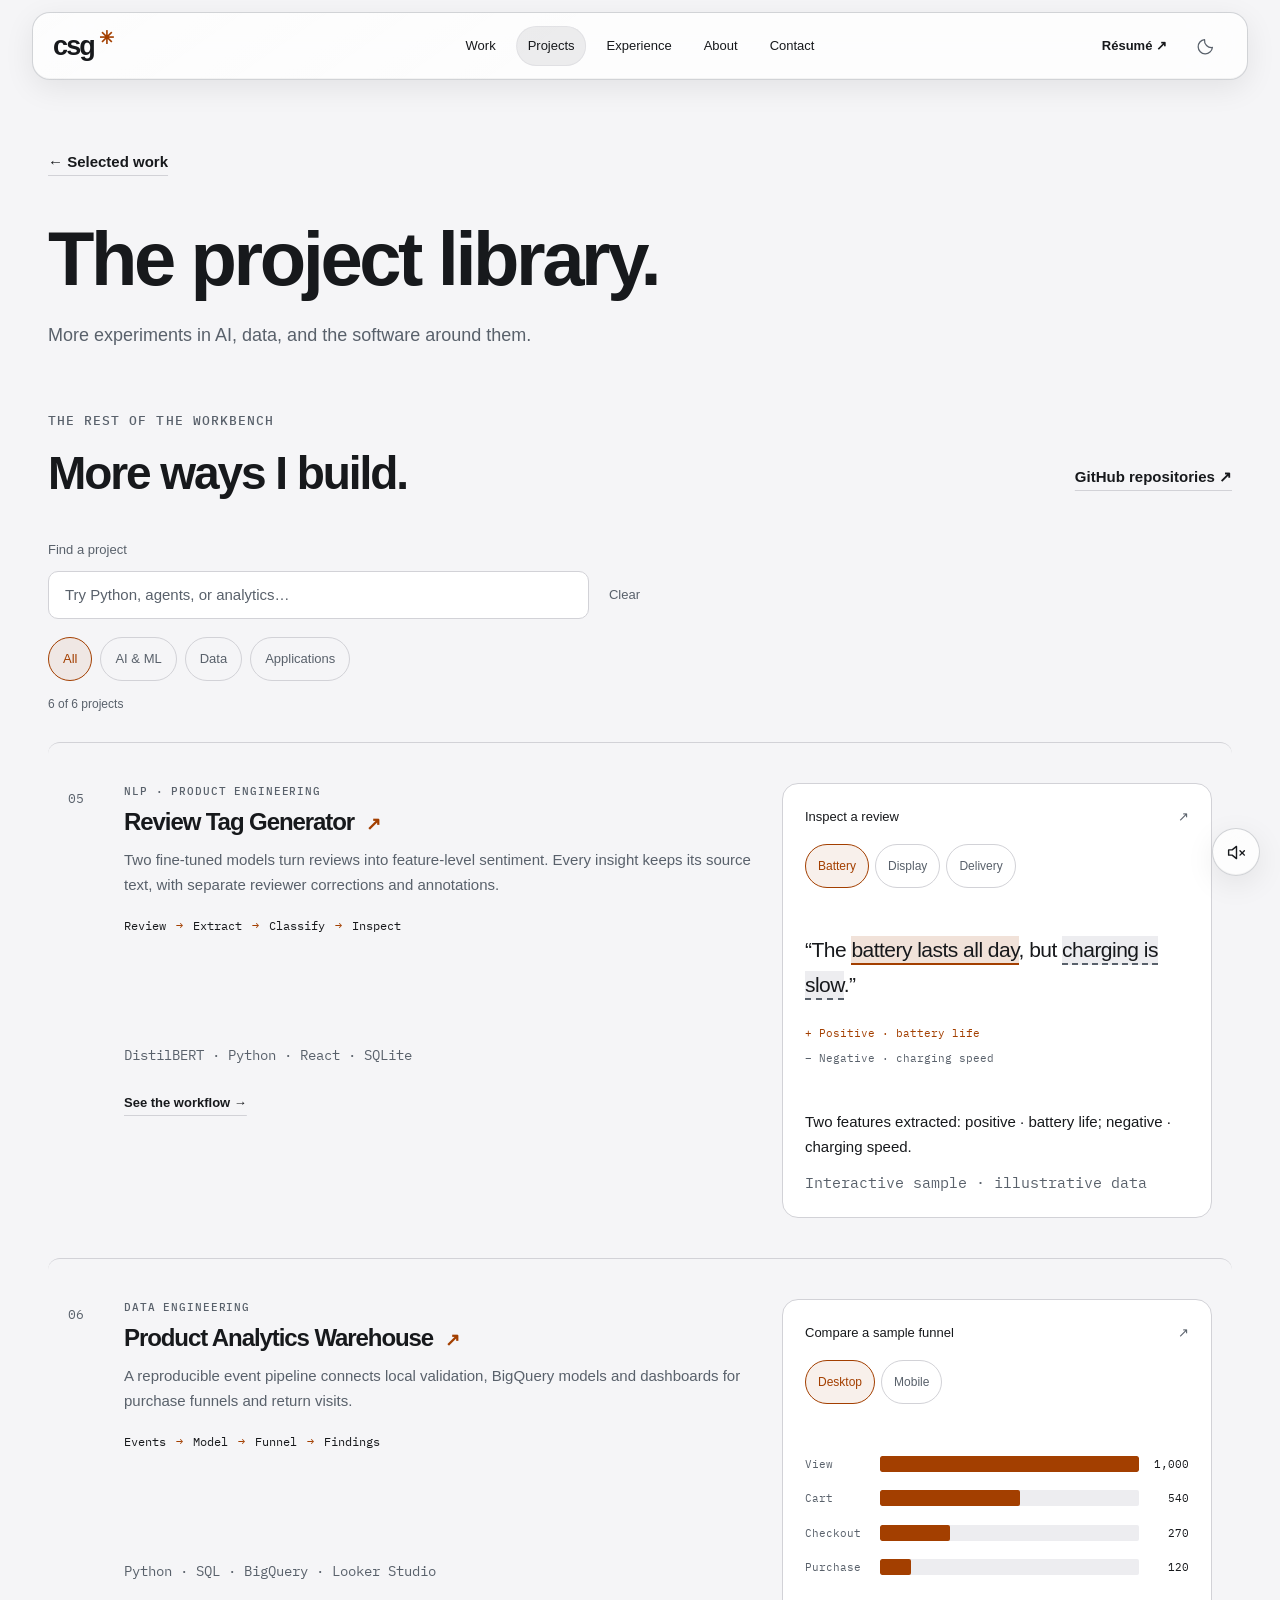
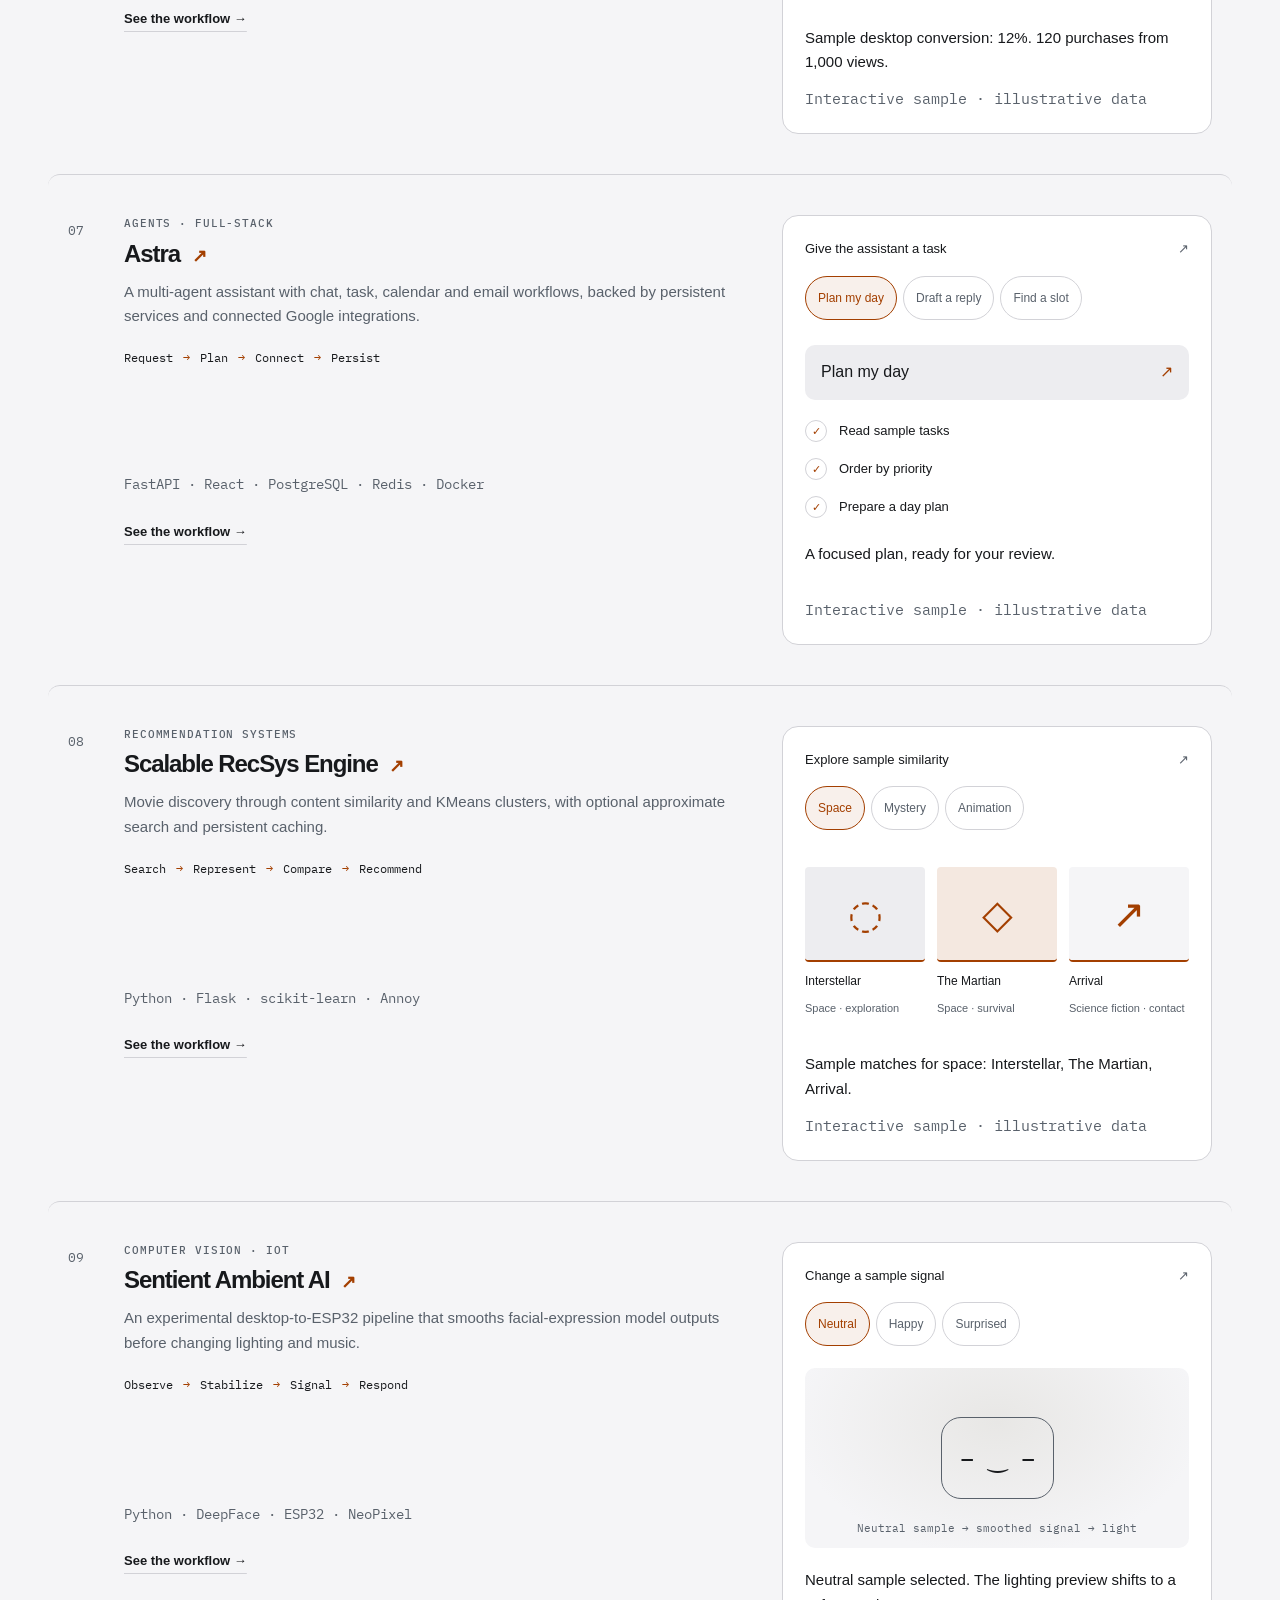
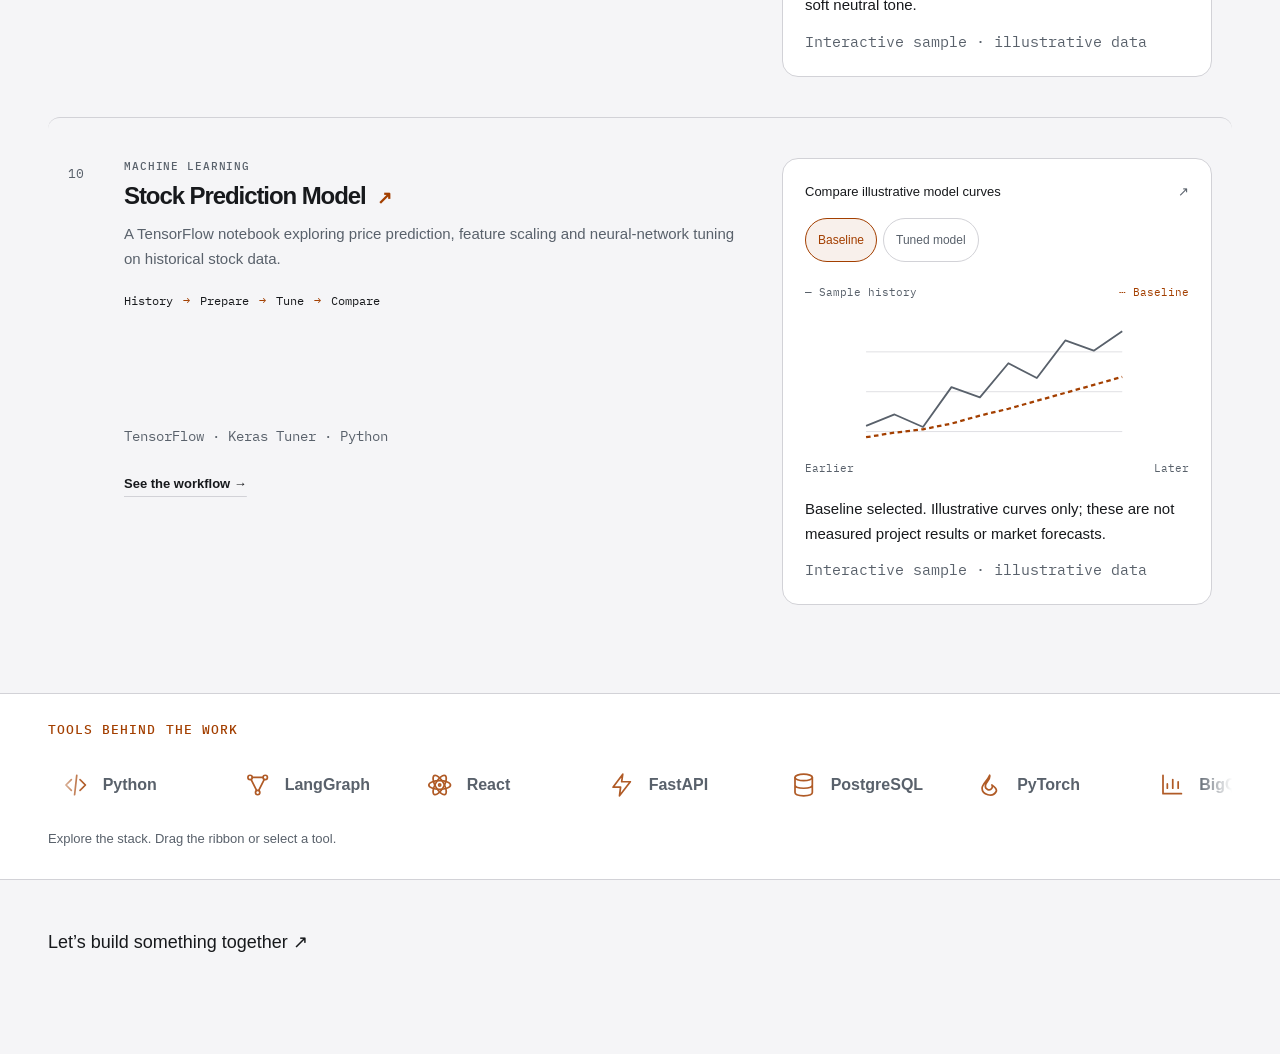
==== commit bbdecd90: "Polish mobile controls and add direct theme toggle with paint transition" ====
--- a/projects.html
+++ b/projects.html
@@ -1,3 +1,3 @@
 <!DOCTYPE html>
-<html lang="en"><head><meta charset="UTF-8"><meta name="viewport" content="width=device-width, initial-scale=1"><meta name="theme-color" content="#111214"><title>Project Library — Cyril Sabu George</title><meta name="description" content="Applied AI, retrieval, computer vision and the software around them. Explore Cyril’s projects through interactive workflow examples and documented results."><link rel="icon" href="assets/favicon.svg" type="image/svg+xml"><link rel="preconnect" href="https://fonts.googleapis.com"><link rel="preconnect" href="https://fonts.gstatic.com" crossorigin><link href="https://fonts.googleapis.com/css2?family=Manrope:wght@400;500;600;700;800&family=IBM+Plex+Mono:wght@400;500&display=swap" rel="stylesheet"><link rel="stylesheet" href="portfolio-motion.css?v=20261108-polish"><link rel="stylesheet" href="project-studies.css?v=20261108-polish"><script src="portfolio-icons.js?v=20261108-icons" defer></script><script src="portfolio-motion.js?v=20261108-polish" defer></script><script src="portfolio-playgrounds.js?v=20261108-polish" defer></script><link rel="stylesheet" href="portfolio-fluid.css?v=20261108-refine"><script src="portfolio-fluid.js?v=20261108-refine" defer></script><script src="portfolio-audio.js?v=20261108-compact" defer></script><link rel="stylesheet" href="project-previews.css?v=20261108-library-compact"><script src="site-interactions.js?v=20261108-motion-v3" defer></script><script src="project-labs.js?v=20261108-interactive" defer></script></head>
+<html lang="en"><head><meta charset="UTF-8"><meta name="viewport" content="width=device-width, initial-scale=1"><meta name="theme-color" content="#111214"><title>Project Library — Cyril Sabu George</title><meta name="description" content="Applied AI, retrieval, computer vision and the software around them. Explore Cyril’s projects through interactive workflow examples and documented results."><link rel="icon" href="assets/favicon.svg" type="image/svg+xml"><link rel="preconnect" href="https://fonts.googleapis.com"><link rel="preconnect" href="https://fonts.gstatic.com" crossorigin><link href="https://fonts.googleapis.com/css2?family=Manrope:wght@400;500;600;700;800&family=IBM+Plex+Mono:wght@400;500&display=swap" rel="stylesheet"><link rel="stylesheet" href="portfolio-motion.css?v=20261112-paint-final"><link rel="stylesheet" href="project-studies.css?v=20261108-polish"><script src="portfolio-icons.js?v=20261108-icons" defer></script><script src="portfolio-motion.js?v=20261112-direct-toggle" defer></script><script src="portfolio-playgrounds.js?v=20261108-polish" defer></script><link rel="stylesheet" href="portfolio-fluid.css?v=20261108-refine"><script src="portfolio-fluid.js?v=20261108-refine" defer></script><script src="portfolio-audio.js?v=20261108-compact" defer></script><link rel="stylesheet" href="project-previews.css?v=20261112-direct-toggle"><script src="site-interactions.js?v=20261112-direct-toggle" defer></script><script src="project-labs.js?v=20261108-interactive" defer></script></head>
 <body class="library-page"><a class="skip-link" href="#main">Skip to content</a><header class="header wrap"><a class="brand" href="index.html#top" aria-label="Cyril Sabu George home">csg<span aria-hidden="true">✳</span></a><nav aria-label="Primary navigation"><a href="index.html#work">Work</a><a class="secondary-nav" href="projects.html">Projects</a><a class="secondary-nav" href="index.html#experience">Experience</a><a class="secondary-nav" href="index.html#about">About</a><a class="secondary-nav" href="index.html#contact">Contact</a></nav><div class="header-actions"><a class="header-resume" href="assets/Cyril_Sabu_George_Resume.pdf" target="_blank" rel="noreferrer">Résumé ↗</a><label class="theme-control"><span class="sr-only">Color appearance</span><select name="appearance" aria-label="Color appearance"><option value="dark">Dark</option><option value="light">Light</option><option value="system">System</option></select></label><details class="mobile-menu"><summary>Menu</summary><nav aria-label="Additional navigation"><a href="projects.html">Project library</a><a href="index.html#experience">Experience</a><a href="index.html#about">About</a><a href="index.html#contact">Contact</a></nav></details></div></header><main id="main" class="wrap"><div class="library-heading"><a class="text-link" href="index.html#work">← Selected work</a><h1>The project library.</h1><p>More experiments in AI, data, and the software around them.</p></div><div class="project-library" id="all-projects"><div class="section-head"><div><p class="eyebrow">THE REST OF THE WORKBENCH</p><h2>More ways I build.</h2></div><a class="text-link" href="https://github.com/sudo8phoenix?tab=repositories" target="_blank" rel="noreferrer">GitHub repositories ↗</a></div><article class="library-row"><span class="library-number">05</span><div><p class="eyebrow">NLP · Product engineering</p><h3><a href="projects/review-tag-generator.html">Review Tag Generator <span aria-hidden="true">↗</span></a></h3><p>Two fine-tuned models turn reviews into feature-level sentiment. Every insight keeps its source text, with separate reviewer corrections and annotations.</p><p class="mini-flow">Review <span aria-hidden="true">→</span> Extract <span aria-hidden="true">→</span> Classify <span aria-hidden="true">→</span> Inspect</p></div><div class="library-meta"><p class="tech">DistilBERT · Python · React · SQLite</p><a class="text-link" href="projects/review-tag-generator.html">See the workflow →</a></div></article><article class="library-row"><span class="library-number">06</span><div><p class="eyebrow">Data engineering</p><h3><a href="projects/product-analytics-warehouse.html">Product Analytics Warehouse <span aria-hidden="true">↗</span></a></h3><p>A reproducible event pipeline connects local validation, BigQuery models and dashboards for purchase funnels and return visits.</p><p class="mini-flow">Events <span aria-hidden="true">→</span> Model <span aria-hidden="true">→</span> Funnel <span aria-hidden="true">→</span> Findings</p></div><div class="library-meta"><p class="tech">Python · SQL · BigQuery · Looker Studio</p><a class="text-link" href="projects/product-analytics-warehouse.html">See the workflow →</a></div></article><article class="library-row"><span class="library-number">07</span><div><p class="eyebrow">Agents · Full-stack</p><h3><a href="projects/astra.html">Astra <span aria-hidden="true">↗</span></a></h3><p>A multi-agent assistant with chat, task, calendar and email workflows, backed by persistent services and connected Google integrations.</p><p class="mini-flow">Request <span aria-hidden="true">→</span> Plan <span aria-hidden="true">→</span> Connect <span aria-hidden="true">→</span> Persist</p></div><div class="library-meta"><p class="tech">FastAPI · React · PostgreSQL · Redis · Docker</p><a class="text-link" href="projects/astra.html">See the workflow →</a></div></article><article class="library-row"><span class="library-number">08</span><div><p class="eyebrow">Recommendation systems</p><h3><a href="projects/recsys-engine.html">Scalable RecSys Engine <span aria-hidden="true">↗</span></a></h3><p>Movie discovery through content similarity and KMeans clusters, with optional approximate search and persistent caching.</p><p class="mini-flow">Search <span aria-hidden="true">→</span> Represent <span aria-hidden="true">→</span> Compare <span aria-hidden="true">→</span> Recommend</p></div><div class="library-meta"><p class="tech">Python · Flask · scikit-learn · Annoy</p><a class="text-link" href="projects/recsys-engine.html">See the workflow →</a></div></article><article class="library-row"><span class="library-number">09</span><div><p class="eyebrow">Computer vision · IoT</p><h3><a href="projects/sentient-ambient-ai.html">Sentient Ambient AI <span aria-hidden="true">↗</span></a></h3><p>An experimental desktop-to-ESP32 pipeline that smooths facial-expression model outputs before changing lighting and music.</p><p class="mini-flow">Observe <span aria-hidden="true">→</span> Stabilize <span aria-hidden="true">→</span> Signal <span aria-hidden="true">→</span> Respond</p></div><div class="library-meta"><p class="tech">Python · DeepFace · ESP32 · NeoPixel</p><a class="text-link" href="projects/sentient-ambient-ai.html">See the workflow →</a></div></article><article class="library-row"><span class="library-number">10</span><div><p class="eyebrow">Machine learning</p><h3><a href="projects/stock-prediction.html">Stock Prediction Model <span aria-hidden="true">↗</span></a></h3><p>A TensorFlow notebook exploring price prediction, feature scaling and neural-network tuning on historical stock data.</p><p class="mini-flow">History <span aria-hidden="true">→</span> Prepare <span aria-hidden="true">→</span> Tune <span aria-hidden="true">→</span> Compare</p></div><div class="library-meta"><p class="tech">TensorFlow · Keras Tuner · Python</p><a class="text-link" href="projects/stock-prediction.html">See the workflow →</a></div></article></div></main><section id="tools" class="tool-strip" aria-label="Tools used across these projects"><div class="wrap"><div class="tool-heading"><p class="eyebrow">TOOLS BEHIND THE WORK</p></div><div class="tool-viewport" tabindex="0" role="region" aria-label="Draggable tools. Use left and right arrow keys to explore."><div class="tool-track"><ul class="tool-group"><li><button type="button" class="tool-chip"><span aria-hidden="true" data-icon="code"></span> Python</button></li><li><button type="button" class="tool-chip"><span aria-hidden="true" data-icon="nodes"></span> LangGraph</button></li><li><button type="button" class="tool-chip"><span aria-hidden="true" data-icon="atom"></span> React</button></li><li><button type="button" class="tool-chip"><span aria-hidden="true" data-icon="bolt"></span> FastAPI</button></li><li><button type="button" class="tool-chip"><span aria-hidden="true" data-icon="database"></span> PostgreSQL</button></li><li><button type="button" class="tool-chip"><span aria-hidden="true" data-icon="flame"></span> PyTorch</button></li><li><button type="button" class="tool-chip"><span aria-hidden="true" data-icon="chart"></span> BigQuery</button></li><li><button type="button" class="tool-chip"><span aria-hidden="true" data-icon="boxes"></span> Docker</button></li></ul></div></div><p class="tool-detail" aria-live="polite">Explore the stack. Drag the ribbon or select a tool.</p></div></section><footer class="wrap library-footer"><a href="index.html#contact">Let’s build something together ↗</a></footer></body></html>
--- a/portfolio-motion.css
+++ b/portfolio-motion.css
@@ -49,3 +49,13 @@
 .hero-demo .demo-caption .eyebrow{font:500 11px/1.5 var(--sans);letter-spacing:.08em;color:var(--muted)}
 .hero-review{padding:24px}.quick-source{margin-top:20px}.hero-review blockquote{margin:10px 0 18px}.quick-proposal{padding-block:14px}.quick-result{margin-block:14px}.hero-grid{align-items:center}.hero-demo .demo-caption{margin-bottom:14px}
 @media(max-width:540px){.hero-review{padding:22px 20px}.hero-demo .demo-caption .eyebrow{font-size:10px}}
+
+/* Match the snapshot lifetime to the reveal; suppress the default crossfade. */
+html[data-theme-transition]::view-transition-group(root){animation-duration:1700ms}
+html[data-theme-transition]::view-transition-old(root),html[data-theme-transition]::view-transition-new(root){animation:none;mix-blend-mode:normal}
+html[data-theme-transition]::view-transition-old(root){z-index:1}
+html[data-theme-transition]::view-transition-new(root){z-index:2;will-change:clip-path}
+html[data-theme-transition] *,html[data-theme-transition] *::before,html[data-theme-transition] *::after{animation-play-state:paused!important}
+@media(max-width:850px){
+  .mobile-menu summary{background:var(--surface);border:1px solid var(--line);border-radius:999px;padding-inline:14px;color:var(--ink)}
+}
--- a/portfolio-fluid.css
+++ b/portfolio-fluid.css
@@ -3,7 +3,7 @@
 @media(prefers-color-scheme:light){:root[data-theme=system]{--glass:rgba(255,255,255,.86)}}
 html{scroll-padding-top:120px}
 .header{position:sticky;top:12px;z-index:40;width:calc(100% - 32px);min-height:72px;padding-inline:28px;background:var(--surface);background:var(--glass);border:1px solid var(--line);border-radius:24px;box-shadow:0 8px 32px #00000012,inset 0 1px 0 #ffffff0b;-webkit-backdrop-filter:blur(24px) saturate(1.3);backdrop-filter:blur(24px) saturate(1.3);margin-top:12px}
-.mobile-menu nav{background:var(--glass);-webkit-backdrop-filter:blur(24px);backdrop-filter:blur(24px);border-radius:18px}
+.mobile-menu nav{background:var(--surface);-webkit-backdrop-filter:blur(24px);backdrop-filter:blur(24px);border-radius:18px}
 button,a.button,.header a,.text-link,.resume-link{transform-origin:center;will-change:auto}
 button:active:not(:disabled),a.button:active{filter:brightness(.94)}
 .tool-heading{display:flex;justify-content:space-between;align-items:center;gap:20px;margin-bottom:20px}
--- a/project-previews.css
+++ b/project-previews.css
@@ -206,3 +206,18 @@
   .library-page .project-filter-options > button{padding-inline:10px;font-size:12px}
   .library-page .has-project-lab{padding-top:20px}
 }
+
+/* Solid mobile controls stay legible over the page in either appearance. */
+@media(max-width:850px){
+  .appearance-picker>summary{background:var(--surface);border:1px solid var(--line);color:var(--ink)}
+  .appearance-picker>summary:hover,.appearance-picker[open]>summary{background:var(--soft)}
+  .appearance-options,.mobile-menu nav{background:var(--surface);-webkit-backdrop-filter:none;backdrop-filter:none}
+}
+
+/* One-tap appearance control; the icon describes the next appearance. */
+.appearance-toggle{flex:none;width:44px;height:44px;display:grid;place-items:center;padding:0;border:1px solid transparent;border-radius:50%;background:transparent;color:var(--muted);cursor:pointer;transition:background .18s,color .18s}
+.appearance-toggle .ui-icon{width:19px;height:19px}
+.appearance-toggle:hover{background:var(--soft);color:var(--ink)}
+.appearance-toggle:focus-visible{outline:2px solid var(--accent);outline-offset:3px}
+@media(max-width:850px){.appearance-toggle{background:var(--surface);border-color:var(--line);color:var(--ink)}}
+@media(prefers-reduced-motion:reduce){.appearance-toggle{transition:none}}
